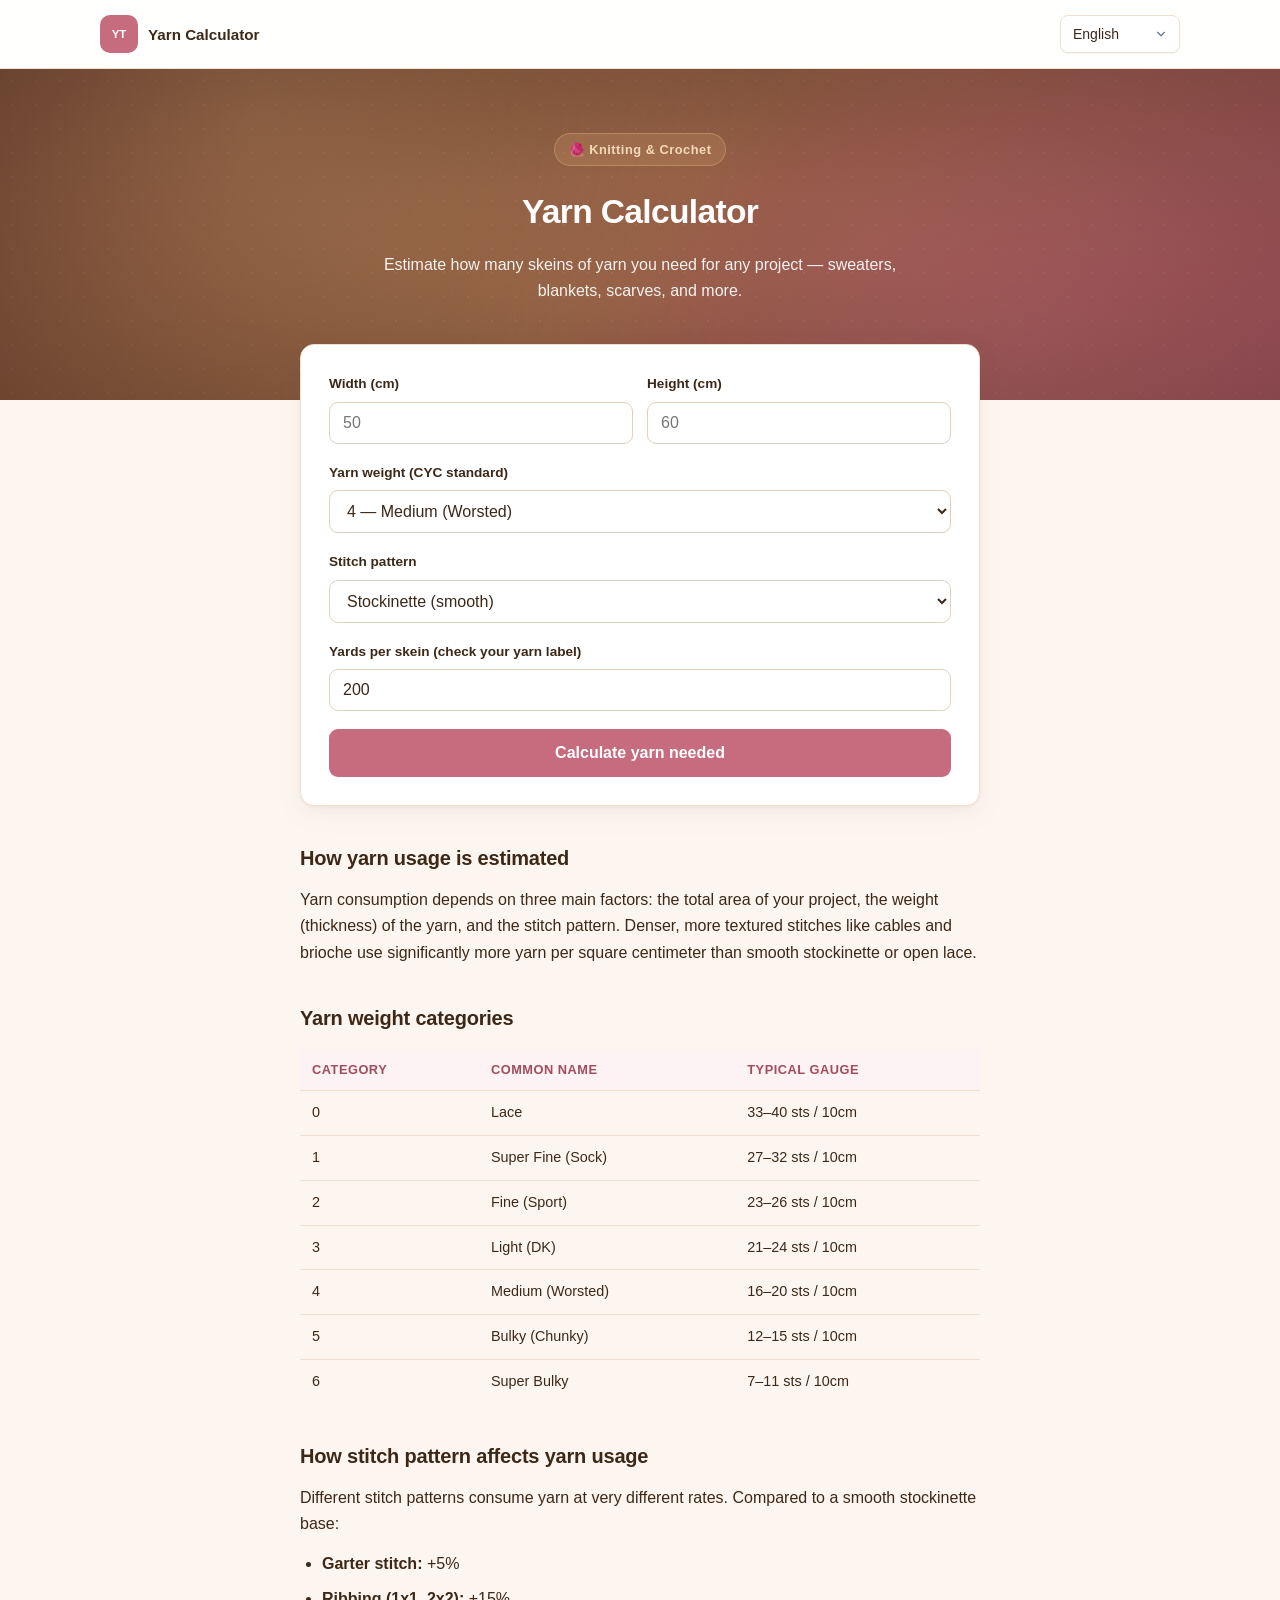
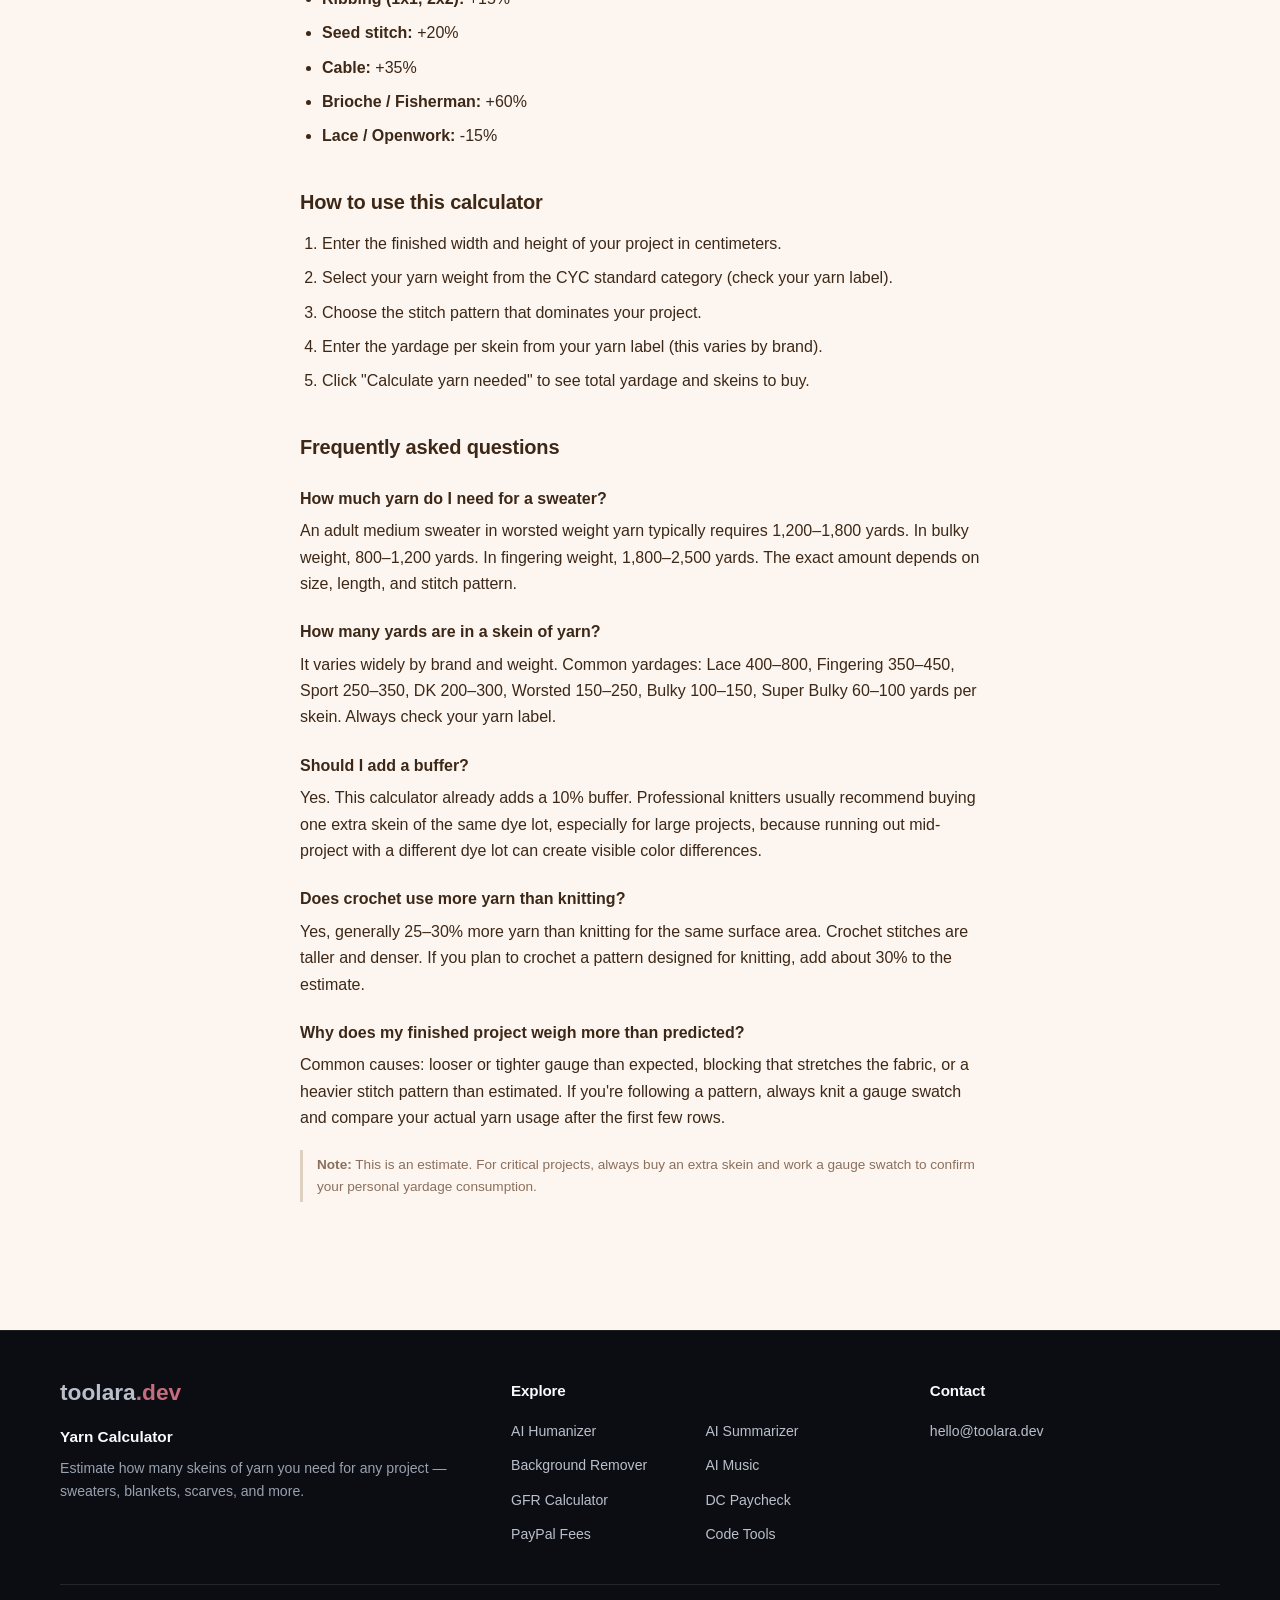
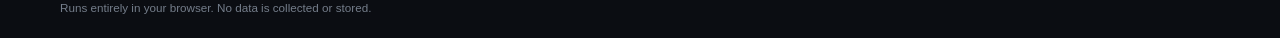
==== index.html @ 15fb98d1 "Use brand email in site contact links" ====
<!DOCTYPE html>
<html lang="en">
<head>
<meta charset="UTF-8">
<meta name="viewport" content="width=device-width, initial-scale=1.0">
<title>Yarn Calculator — Estimate How Much Yarn You Need for Any Project</title>
<meta name="description" content="Free yarn calculator. Estimate how many skeins of yarn you need for sweaters, blankets, scarves and more. Works with any yarn weight and stitch pattern.">
<meta name="keywords" content="yarn calculator, yarn yardage calculator, how much yarn do i need, yarn estimator, knitting yarn calculator, crochet yarn calculator">
<meta name="robots" content="index, follow, max-snippet:-1, max-image-preview:large">
<meta name="theme-color" content="#8b5a3c">

<link rel="canonical" href="https://yarn.toolara.dev/">
<link rel="alternate" hreflang="en" href="https://yarn.toolara.dev/">
<link rel="alternate" hreflang="zh-Hans" href="https://yarn.toolara.dev/zh/">
<link rel="alternate" hreflang="zh-Hant" href="https://yarn.toolara.dev/zh-tw/">
<link rel="alternate" hreflang="ja" href="https://yarn.toolara.dev/ja/">
<link rel="alternate" hreflang="ko" href="https://yarn.toolara.dev/ko/">
<link rel="alternate" hreflang="de" href="https://yarn.toolara.dev/de/">
<link rel="alternate" hreflang="ru" href="https://yarn.toolara.dev/ru/">
<link rel="alternate" hreflang="es" href="https://yarn.toolara.dev/es/">
<link rel="alternate" hreflang="x-default" href="https://yarn.toolara.dev/">

<meta property="og:type" content="website">
<meta property="og:title" content="Yarn Calculator — Estimate How Much Yarn You Need">
<meta property="og:description" content="Free yarn calculator for knitters and crocheters. Estimate skeins needed for any project.">
<meta property="og:url" content="https://yarn.toolara.dev/">
<meta property="og:image" content="https://yarn.toolara.dev/og-image.png">
<meta property="og:image:width" content="1200">
<meta property="og:image:height" content="630">
<meta property="og:image:alt" content="Yarn Calculator — Estimate How Much Yarn You Need">
<meta property="og:locale" content="en_US">
<meta name="twitter:card" content="summary_large_image">

<script type="application/ld+json">
{
  "@context": "https://schema.org",
  "@type": "WebApplication",
  "name": "Yarn Tree Calculator",
  "url": "https://yarn.toolara.dev/",
  "applicationCategory": "UtilityApplication",
  "operatingSystem": "Any",
  "description": "Free yarn calculator that estimates the yardage and skeins needed for knitting and crochet projects.",
  "offers": { "@type": "Offer", "price": "0", "priceCurrency": "USD" }
}
</script>

<link rel="stylesheet" href="/css/style.css">
</head>
<body>
<header class="site-header"><div class="site-header-inner"><a class="site-brand" href="/" aria-label="yarn-tree-calculator"><span class="site-brand-mark" aria-hidden="true">YT</span><span class="site-brand-name" data-i18n="title"></span></a><nav class="site-nav" aria-label="Site navigation"><select id="langSelect" onchange="setLang(this.value)" aria-label="Language">
      <option value="en">English</option>
      <option value="zh">简体中文</option>
      <option value="zh-TW">繁體中文</option>
      <option value="ja">日本語</option>
      <option value="ko">한국어</option>
      <option value="de">Deutsch</option>
      <option value="ru">Русский</option>
      <option value="es">Español</option>
    </select></nav></div></header>


<header class="hero">

  <div class="hero-inner">
    <div class="hero-badge" data-i18n="heroBadge">🧶 Knitting &amp; Crochet</div>
    <h1 data-i18n="title">Yarn Calculator</h1>
    <p data-i18n="subtitle">Estimate how many skeins of yarn you need for any project — sweaters, blankets, scarves, and more.</p>
  </div>
</header>

<main class="wrap">
  <section class="card">
    <h2 class="visually-hidden" data-i18n="calcHeading">Calculator</h2>

    <div class="row">
      <div>
        <label for="width" data-i18n="widthLabel">Width (cm)</label>
        <input type="number" id="width" min="1" step="1" placeholder="50" inputmode="decimal">
      </div>
      <div>
        <label for="height" data-i18n="heightLabel">Height (cm)</label>
        <input type="number" id="height" min="1" step="1" placeholder="60" inputmode="decimal">
      </div>
    </div>

    <label for="weight" data-i18n="weightLabel">Yarn weight (CYC standard)</label>
    <select id="weight">
      <option value="lace" data-i18n="weightLace">0 — Lace</option>
      <option value="superfine" data-i18n="weightSuperfine">1 — Super Fine (Sock)</option>
      <option value="fine" data-i18n="weightFine">2 — Fine (Sport)</option>
      <option value="light" data-i18n="weightLight">3 — Light (DK)</option>
      <option value="medium" selected data-i18n="weightMedium">4 — Medium (Worsted)</option>
      <option value="bulky" data-i18n="weightBulky">5 — Bulky (Chunky)</option>
      <option value="superbulky" data-i18n="weightSuperbulky">6 — Super Bulky</option>
    </select>

    <label for="stitch" data-i18n="stitchLabel">Stitch pattern</label>
    <select id="stitch">
      <option value="stockinette" selected data-i18n="stitchStockinette">Stockinette (smooth)</option>
      <option value="garter" data-i18n="stitchGarter">Garter stitch</option>
      <option value="ribbing" data-i18n="stitchRibbing">Ribbing (1x1, 2x2)</option>
      <option value="seed" data-i18n="stitchSeed">Seed stitch</option>
      <option value="cable" data-i18n="stitchCable">Cable</option>
      <option value="brioche" data-i18n="stitchBrioche">Brioche / Fisherman</option>
      <option value="lace" data-i18n="stitchLace">Lace / Openwork</option>
    </select>

    <label for="skeinYardage" data-i18n="skeinLabel">Yards per skein (check your yarn label)</label>
    <input type="number" id="skeinYardage" min="10" step="10" placeholder="200" value="200" inputmode="decimal">

    <button class="calc" type="button" onclick="calculate()" data-i18n="calcBtn">Calculate yarn needed</button>

    <div id="result" role="region" aria-live="polite">
      <div class="result-label" data-i18n="resultLabel">You'll need approximately</div>
      <div class="yardage"><span id="totalYards">—</span></div>
      <div class="freq-note" id="skeinNote"></div>

      <div class="breakdown">
        <div class="bd-row"><span data-i18n="bdArea">Project area</span><strong id="bdArea">—</strong></div>
        <div data-i18n="bdWeight">Yarn weight</div>
        <div data-i18n="bdStitch">Stitch pattern</div>
        <div data-i18n="bdBuffer">Buffer (10% added)</div>
        <div data-i18n="bdSkeins">Skeins to buy</div>
      </div>
      <div class="result-disclaimer" data-i18n="resultDisclaimer">Estimate only. Actual yarn usage varies by gauge, tension, and individual knitting style. Always buy one extra skein for safety.</div>
    </div>
  </section>

  <section>
    <h2 data-i18n="whatIsTitle">How yarn usage is estimated</h2>
    <p data-i18n="whatIsText">Yarn consumption depends on three main factors: the total area of your project, the weight (thickness) of the yarn, and the stitch pattern. Denser, more textured stitches like cables and brioche use significantly more yarn per square centimeter than smooth stockinette or open lace.</p>
  </section>

  <section>
    <h2 data-i18n="weightsTitle">Yarn weight categories</h2>
    <table>
      <thead>
        <tr><th data-i18n="thCat">Category</th><th data-i18n="thName">Common name</th><th data-i18n="thGauge">Typical gauge</th></tr>
      </thead>
      <tbody>
        <tr><td>0</td><td data-i18n="weightLaceName">Lace</td><td>33–40 <span data-i18n="gaugeUnit">sts / 10cm</span></td></tr>
        <tr><td>1</td><td data-i18n="weightSuperfineName">Super Fine / Sock</td><td>27–32 <span data-i18n="gaugeUnit">sts / 10cm</span></td></tr>
        <tr><td>2</td><td data-i18n="weightFineName">Fine / Sport</td><td>23–26 <span data-i18n="gaugeUnit">sts / 10cm</span></td></tr>
        <tr><td>3</td><td data-i18n="weightLightName">Light / DK</td><td>21–24 <span data-i18n="gaugeUnit">sts / 10cm</span></td></tr>
        <tr><td>4</td><td data-i18n="weightMediumName">Medium / Worsted</td><td>16–20 <span data-i18n="gaugeUnit">sts / 10cm</span></td></tr>
        <tr><td>5</td><td data-i18n="weightBulkyName">Bulky / Chunky</td><td>12–15 <span data-i18n="gaugeUnit">sts / 10cm</span></td></tr>
        <tr><td>6</td><td data-i18n="weightSuperbulkyName">Super Bulky</td><td>7–11 <span data-i18n="gaugeUnit">sts / 10cm</span></td></tr>
      </tbody>
    </table>
  </section>

  <section>
    <h2 data-i18n="patternsTitle">How stitch pattern affects yarn usage</h2>
    <p data-i18n="patternsText">Different stitch patterns consume yarn at very different rates. Compared to a smooth stockinette base:</p>
    <ul>
      <li data-i18n="patGarter"><strong>Garter stitch:</strong> +5%</li>
      <li data-i18n="patRibbing"><strong>Ribbing (1x1, 2x2):</strong> +15%</li>
      <li data-i18n="patSeed"><strong>Seed stitch:</strong> +20%</li>
      <li data-i18n="patCable"><strong>Cable:</strong> +35%</li>
      <li data-i18n="patBrioche"><strong>Brioche / Fisherman:</strong> +60%</li>
      <li data-i18n="patLace"><strong>Lace / Openwork:</strong> -15%</li>
    </ul>
  </section>

  <section>
    <h2 data-i18n="howToTitle">How to use this calculator</h2>
    <ol>
      <li data-i18n="howTo1">Enter the finished width and height of your project in centimeters.</li>
      <li data-i18n="howTo2">Select your yarn weight from the CYC standard category (check your yarn label).</li>
      <li data-i18n="howTo3">Choose the stitch pattern that dominates your project.</li>
      <li data-i18n="howTo4">Enter the yardage per skein from your yarn label (this varies by brand).</li>
      <li data-i18n="howTo5">Click "Calculate yarn needed" to see total yardage and skeins to buy.</li>
    </ol>
  </section>

  <section>
    <h2 data-i18n="faqTitle">Frequently asked questions</h2>
    <h3 data-i18n="faq1q">How much yarn do I need for a sweater?</h3>
    <p data-i18n="faq1a">An adult medium sweater in worsted weight yarn typically requires 1,200–1,800 yards. In bulky weight, 800–1,200 yards. In fingering weight, 1,800–2,500 yards. The exact amount depends on size, length, and stitch pattern.</p>

    <h3 data-i18n="faq2q">How many yards are in a skein of yarn?</h3>
    <p data-i18n="faq2a">It varies widely by brand and weight. Common yardages: Lace 400–800, Fingering 350–450, Sport 250–350, DK 200–300, Worsted 150–250, Bulky 100–150, Super Bulky 60–100 yards per skein. Always check your yarn label.</p>

    <h3 data-i18n="faq3q">Should I add a buffer?</h3>
    <p data-i18n="faq3a">Yes. This calculator already adds a 10% buffer. Professional knitters usually recommend buying one extra skein of the same dye lot, especially for large projects, because running out mid-project with a different dye lot can create visible color differences.</p>

    <h3 data-i18n="faq4q">Does crochet use more yarn than knitting?</h3>
    <p data-i18n="faq4a">Yes, generally 25–30% more yarn than knitting for the same surface area. Crochet stitches are taller and denser. If you plan to crochet a pattern designed for knitting, add about 30% to the estimate.</p>

    <h3 data-i18n="faq5q">Why does my finished project weigh more than predicted?</h3>
    <p data-i18n="faq5a">Common causes: looser or tighter gauge than expected, blocking that stretches the fabric, or a heavier stitch pattern than estimated. If you're following a pattern, always knit a gauge swatch and compare your actual yarn usage after the first few rows.</p>

    <div class="disclaimer" data-i18n="disclaimer"><strong>Note:</strong> This is an estimate. For critical projects, always buy an extra skein and work a gauge swatch to confirm your personal yardage consumption.</div>
  </section>
</main>

<footer class="footer site-footer">
<div class="site-footer-inner">
<div class="site-footer-grid">
<section class="site-footer-column">
<a class="site-footer-wordmark" href="https://toolara.dev/" aria-label="toolara.dev">toolara<span class="tld">.dev</span></a>
<p class="site-footer-site-name" data-i18n="title">Yarn Calculator</p>
<p class="site-footer-description" data-i18n="subtitle">Estimate how many skeins of yarn you need for any project — sweaters, blankets, scarves, and more.</p>
</section>
<section class="site-footer-column"><h2 class="site-footer-heading">Explore</h2><nav class="site-footer-links" aria-label="Explore sites"><a href="https://humanize.toolara.dev/">AI Humanizer</a>
<a href="https://summarize.toolara.dev/">AI Summarizer</a>
<a href="https://background.toolara.dev/">Background Remover</a>
<a href="https://music.toolara.dev/">AI Music</a>
<a href="https://gfr.toolara.dev/">GFR Calculator</a>
<a href="https://dc-pay.toolara.dev/">DC Paycheck</a>
<a href="https://paypal.toolara.dev/">PayPal Fees</a>
<a href="https://devtools.toolara.dev/">Code Tools</a></nav></section>
<section class="site-footer-column"><h2 class="site-footer-heading">Contact</h2><p class="site-footer-contact"><a href="mailto:hello@toolara.dev">hello@toolara.dev</a></p></section>
</div>
<div class="site-footer-bottom"><p class="site-footer-privacy" data-i18n="footer">Runs entirely in your browser. No data is collected or stored.</p></div>
</div>
</footer>

<script src="/js/i18n.js"></script>
<script src="/js/calculator.js"></script>
</body>
</html>
---- css/style.css ----
:root {
  --bg: #fdf6f0; --card: #ffffff; --text: #3d2817; --muted: #8b6f5c;
  --accent: #c76b7e; --accent-dark: #a14d5e; --yarn: #8b5a3c; --gold: #d4a574;
  --border: #f0e0d0; --radius: 14px;
  --shadow: 0 1px 3px rgba(61,40,23,0.05), 0 8px 24px rgba(139,90,60,0.08);
}
* { box-sizing: border-box; }
html { scroll-behavior: smooth; }
body { margin: 0; font-family: -apple-system, BlinkMacSystemFont, "Segoe UI", "PingFang SC", "Hiragino Sans GB", "Microsoft YaHei", "Noto Sans CJK SC", Roboto, sans-serif; background: var(--bg); color: var(--text); line-height: 1.65; -webkit-font-smoothing: antialiased; }
.visually-hidden { position: absolute; width: 1px; height: 1px; padding: 0; margin: -1px; overflow: hidden; clip: rect(0,0,0,0); white-space: nowrap; border: 0; }

/* ---------- Hero ---------- */
.hero {
  position: relative;
  overflow: hidden;
  color: #fff;
  padding: 64px 20px 96px;
  background:
    radial-gradient(circle at 20% 15%, rgba(212,165,116,0.35) 0%, transparent 50%),
    radial-gradient(circle at 80% 85%, rgba(199,107,126,0.32) 0%, transparent 55%),
    linear-gradient(135deg, #6b3d2e 0%, #8b5a3c 50%, #a14d5e 100%);
}
.hero::before {
  content: "";
  position: absolute; inset: 0;
  background-image:
    radial-gradient(rgba(255,255,255,0.08) 1.5px, transparent 1.5px);
  background-size: 24px 24px;
  opacity: 0.7;
  pointer-events: none;
}
.hero::after {
  content: "";
  position: absolute; inset: 0;
  background: radial-gradient(ellipse at center, transparent 25%, rgba(61,40,23,0.30) 100%);
  pointer-events: none;
}
.hero-inner { max-width: 720px; margin: 0 auto; position: relative; z-index: 2; text-align: center; }
.hero-badge {
  display: inline-block;
  background: rgba(212,165,116,0.22);
  border: 1px solid rgba(212,165,116,0.5);
  color: #f5d9b8;
  padding: 5px 14px;
  border-radius: 999px;
  font-size: 0.8rem;
  font-weight: 600;
  letter-spacing: 0.04em;
  margin-bottom: 18px;
}
.hero h1 { font-size: 2.1rem; margin: 0 0 12px; font-weight: 800; letter-spacing: -0.02em; }
.hero p { margin: 0 auto; opacity: 0.92; font-size: 1rem; max-width: 560px; }

/* ---------- Lang switcher ---------- */
.lang-switch { position: absolute; top: 16px; right: 16px; z-index: 3; }
.lang-switch select {
  appearance: none; -webkit-appearance: none;
  background-color: rgba(255,255,255,0.15);
  background-image: url("data:image/svg+xml;charset=UTF-8,%3csvg xmlns='http://www.w3.org/2000/svg' viewBox='0 0 24 24' fill='none' stroke='white' stroke-width='2' stroke-linecap='round' stroke-linejoin='round'%3e%3cpolyline points='6 9 12 15 18 9'%3e%3c/polyline%3e%3c/svg%3e");
  background-repeat: no-repeat; background-position: right 10px center; background-size: 14px;
  border: 1px solid rgba(255,255,255,0.3);
  color: #fff; padding: 7px 32px 7px 12px; border-radius: 8px;
  font-size: 0.85rem; font-family: inherit; cursor: pointer;
}
.lang-switch select:hover { background-color: rgba(255,255,255,0.28); }
.lang-switch select option { color: #3d2817; background: #fff; }

/* ---------- Layout ---------- */
.wrap { max-width: 720px; margin: -56px auto 0; padding: 0 20px 64px; position: relative; z-index: 2; }
.card { background: var(--card); border: 1px solid var(--border); border-radius: var(--radius); padding: 28px; margin-bottom: 22px; box-shadow: var(--shadow); }

label { display: block; font-weight: 600; font-size: 0.85rem; margin-bottom: 6px; }
input, select { width: 100%; padding: 11px 13px; border: 1px solid #e0d0c0; border-radius: 9px; font-size: 1rem; margin-bottom: 18px; background: #fff; color: var(--text); transition: border-color 0.15s, box-shadow 0.15s; font-family: inherit; }
input:focus, select:focus { outline: none; border-color: var(--accent); box-shadow: 0 0 0 3px rgba(199,107,126,0.15); }
.row { display: flex; gap: 14px; }
.row > div { flex: 1; }
button.calc { width: 100%; padding: 15px; background: var(--accent); color: #fff; border: none; border-radius: 9px; font-size: 1rem; font-weight: 600; cursor: pointer; transition: background 0.15s, transform 0.1s; font-family: inherit; }
button.calc:hover { background: var(--accent-dark); }
button.calc:active { transform: scale(0.99); }

/* ---------- Result ---------- */
#result { margin-top: 24px; padding: 24px; border-radius: 14px; background: linear-gradient(135deg, #fdf2f4 0%, #fdf6f0 100%); border: 2px solid var(--accent); display: none; animation: fadeIn 0.35s ease; }
#result.show { display: block; }
@keyframes fadeIn { from { opacity: 0; transform: translateY(8px); } to { opacity: 1; transform: none; } }
.result-label { font-size: 0.78rem; text-transform: uppercase; letter-spacing: 0.07em; font-weight: 700; color: #a14d5e; margin-bottom: 4px; }
.yardage { font-size: 2.8rem; font-weight: 800; color: #6b3d2e; line-height: 1; letter-spacing: -0.02em; }
.yardage::after { content: " yards"; font-size: 1rem; font-weight: 500; color: var(--muted); margin-left: 6px; }
.freq-note { font-size: 0.9rem; color: #a14d5e; margin-top: 8px; font-weight: 600; }
.breakdown { margin-top: 20px; padding-top: 16px; border-top: 1px solid rgba(199,107,126,0.20); }
.bd-row { display: flex; justify-content: space-between; padding: 6px 0; font-size: 0.9rem; color: #6b3d2e; }
.bd-row strong { color: #3d2817; font-weight: 600; }
.result-disclaimer { margin-top: 16px; padding-top: 12px; border-top: 1px solid rgba(199,107,126,0.15); font-size: 0.78rem; color: var(--muted); }

/* ---------- Content ---------- */
h2 { font-size: 1.25rem; margin: 36px 0 12px; letter-spacing: -0.01em; }
h3 { font-size: 1rem; margin: 22px 0 6px; }
p { margin: 0 0 14px; }
ul, ol { margin: 0 0 16px; padding-left: 22px; }
li { margin-bottom: 8px; line-height: 1.65; }
table { width: 100%; border-collapse: collapse; font-size: 0.9rem; margin: 14px 0; }
th, td { text-align: left; padding: 10px 12px; border-bottom: 1px solid #f0e0d0; }
th { background: #fdf2f4; font-weight: 600; font-size: 0.8rem; text-transform: uppercase; letter-spacing: 0.04em; color: #a14d5e; }
tr:last-child td { border-bottom: none; }
.disclaimer { font-size: 0.85rem; color: var(--muted); border-left: 3px solid #e0d0c0; padding: 4px 0 4px 14px; margin-top: 18px; }
.footer { text-align: center; font-size: 0.8rem; color: var(--muted); padding: 24px 20px 48px; }

@media (max-width: 560px) {
  .hero { padding: 48px 16px 80px; }
  .hero h1 { font-size: 1.5rem; }
  .lang-switch { position: static; display: flex; justify-content: center; margin-bottom: 16px; }
  .wrap { padding: 0 14px 48px; }
  .card { padding: 20px; }
  .row { flex-direction: column; gap: 0; }
  .yardage { font-size: 2.2rem; }
}
/* Toolara site navigation */
.site-header { position: relative; z-index: 10; background: rgba(255,255,255,0.96); border-bottom: 1px solid var(--border, #e2e8f0); }
.site-header-inner { max-width: 1120px; min-height: 68px; margin: 0 auto; padding: 10px 20px; display: flex; align-items: center; justify-content: space-between; gap: 20px; }
.site-brand { min-width: 0; display: flex; align-items: center; gap: 10px; color: var(--text, #0f1c2e); text-decoration: none; font-weight: 700; }
.site-brand-mark { width: 38px; height: 38px; flex: 0 0 38px; display: grid; place-items: center; border-radius: 10px; background: var(--accent, #2563eb); color: #fff; font-size: 0.72rem; font-weight: 800; }
.site-brand-name { font-size: 0.95rem; line-height: 1.25; }
.site-nav { display: flex; align-items: center; gap: 10px; }
.site-nav-link { padding: 8px 12px; border: 1px solid var(--border, #e2e8f0); border-radius: 8px; background: #fff; color: var(--accent-dark, var(--accent, #1d4ed8)); text-decoration: none; white-space: nowrap; font-size: 0.875rem; font-weight: 650; transition: background 0.15s, border-color 0.15s; }
.site-nav-link:hover { background: var(--bg, #f8fafc); border-color: var(--accent, #2563eb); }
.site-nav select { appearance: none; -webkit-appearance: none; width: auto; min-width: 120px; height: 38px; margin: 0; padding: 8px 34px 8px 12px; border: 1px solid var(--border, #e2e8f0); border-radius: 8px; background-color: #fff; background-image: url("data:image/svg+xml;charset=UTF-8,%3csvg xmlns='http://www.w3.org/2000/svg' viewBox='0 0 24 24' fill='none' stroke='%2364748b' stroke-width='2' stroke-linecap='round' stroke-linejoin='round'%3e%3cpolyline points='6 9 12 15 18 9'%3e%3c/polyline%3e%3c/svg%3e"); background-repeat: no-repeat; background-position: right 11px center; background-size: 14px; color: var(--text, #0f1c2e); font-family: inherit; font-size: 0.875rem; line-height: 1.2; cursor: pointer; box-shadow: 0 1px 2px rgba(15, 28, 46, 0.06); transition: border-color 0.15s, box-shadow 0.15s; }
.site-nav select:hover { border-color: var(--accent, #2563eb); }
.site-nav select:focus-visible { outline: 2px solid var(--accent, #2563eb); outline-offset: 2px; }
.site-nav select option { color: #0f1c2e; background: #fff; }
@media (max-width: 560px) {
  .site-header-inner { min-height: 0; padding: 10px 14px; flex-wrap: wrap; gap: 10px; }
  .site-brand { flex: 1 1 100%; }
  .site-nav { width: 100%; justify-content: space-between; gap: 8px; }
  .site-nav select { min-width: 118px; }
}

.site-footer { margin-top: 64px !important; padding: 48px 24px 22px !important; background: #0b0d12 !important; border-top: 1px solid rgba(255,255,255,0.08) !important; color: #a6adbb !important; text-align: left !important; font-size: 0.88rem !important; line-height: 1.6; }
.site-footer-inner { max-width: 1160px; margin: 0 auto; }
.site-footer-grid { display: grid; grid-template-columns: minmax(0,1.25fr) minmax(280px,1.15fr) minmax(220px,0.9fr); gap: 48px; }
.site-footer-column { min-width: 0; }
.site-footer-wordmark { display: inline-flex; align-items: baseline; color: #f8fafc !important; font-size: 1.42rem; font-weight: 850; line-height: 1.15; text-decoration: none; }
.site-footer-wordmark .tld { color: var(--accent, #3b82f6); }
.site-footer-site-name { margin: 18px 0 0 !important; color: #f8fafc; font-size: 0.96rem; font-weight: 700; }
.site-footer-heading { margin: 0 0 16px !important; color: #f8fafc; font-size: 0.95rem; font-weight: 650; }
.site-footer-description { max-width: 420px; margin: 8px 0 0 !important; color: #98a1af; }
.site-footer-links { display: grid; grid-template-columns: repeat(2,minmax(0,1fr)); gap: 12px 18px; }
.site-footer-contact { margin: 0 !important; color: #b9c0cb; overflow-wrap: anywhere; }
.site-footer a { color: #b9c0cb !important; text-decoration: none; }
.site-footer a:hover { color: #fff !important; text-decoration: underline; }
.site-footer-bottom { margin-top: 38px; padding-top: 14px; border-top: 1px solid rgba(255,255,255,0.1); color: #747d8a; font-size: 0.73rem; line-height: 1.5; }
.site-footer-bottom p { margin: 0; }
@media (max-width: 960px) { .site-footer-grid { grid-template-columns: repeat(2,minmax(0,1fr)); gap: 34px; } .site-footer-column:first-child { grid-column: 1 / -1; } }
@media (max-width: 760px) { .site-footer { padding: 36px 20px 20px !important; } .site-footer-grid { grid-template-columns: 1fr; gap: 28px; } .site-footer-column:first-child { grid-column: auto; } .site-footer-links { gap: 10px 14px; } .site-footer-bottom { margin-top: 28px; } }
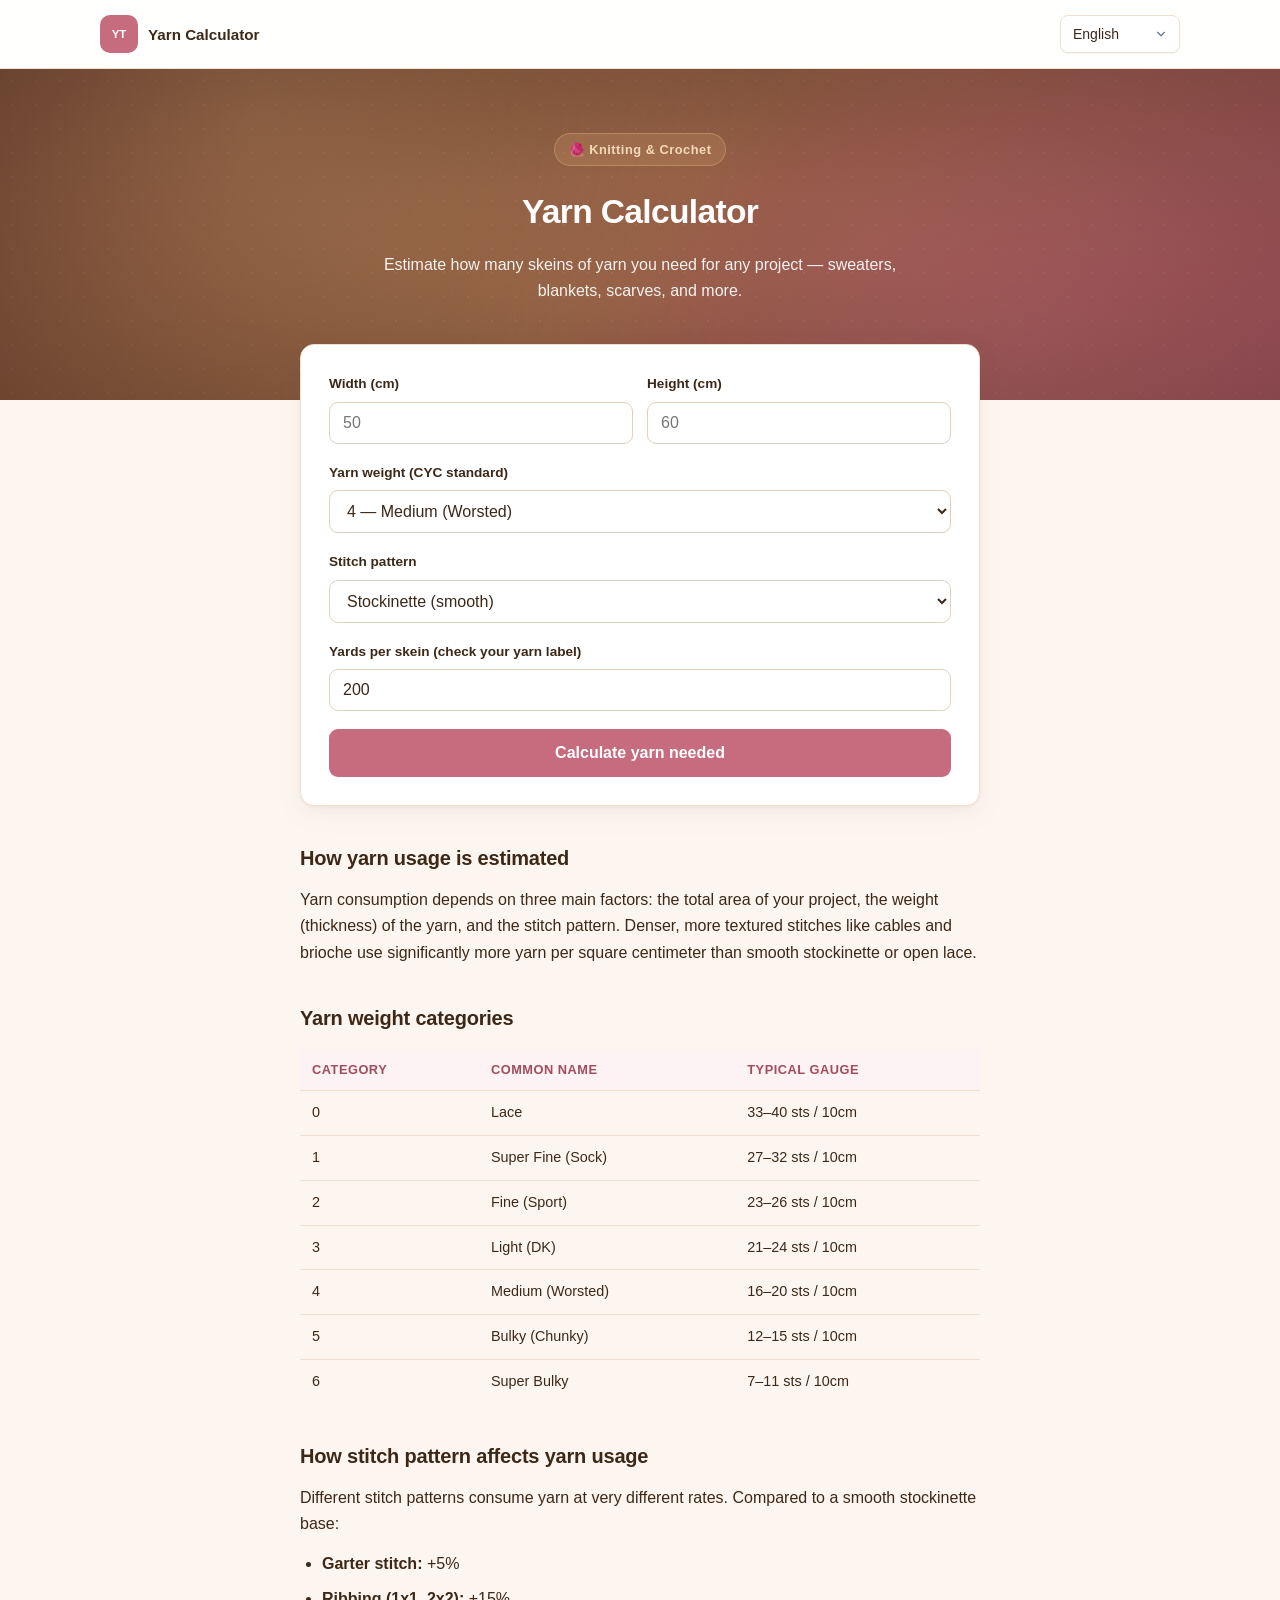
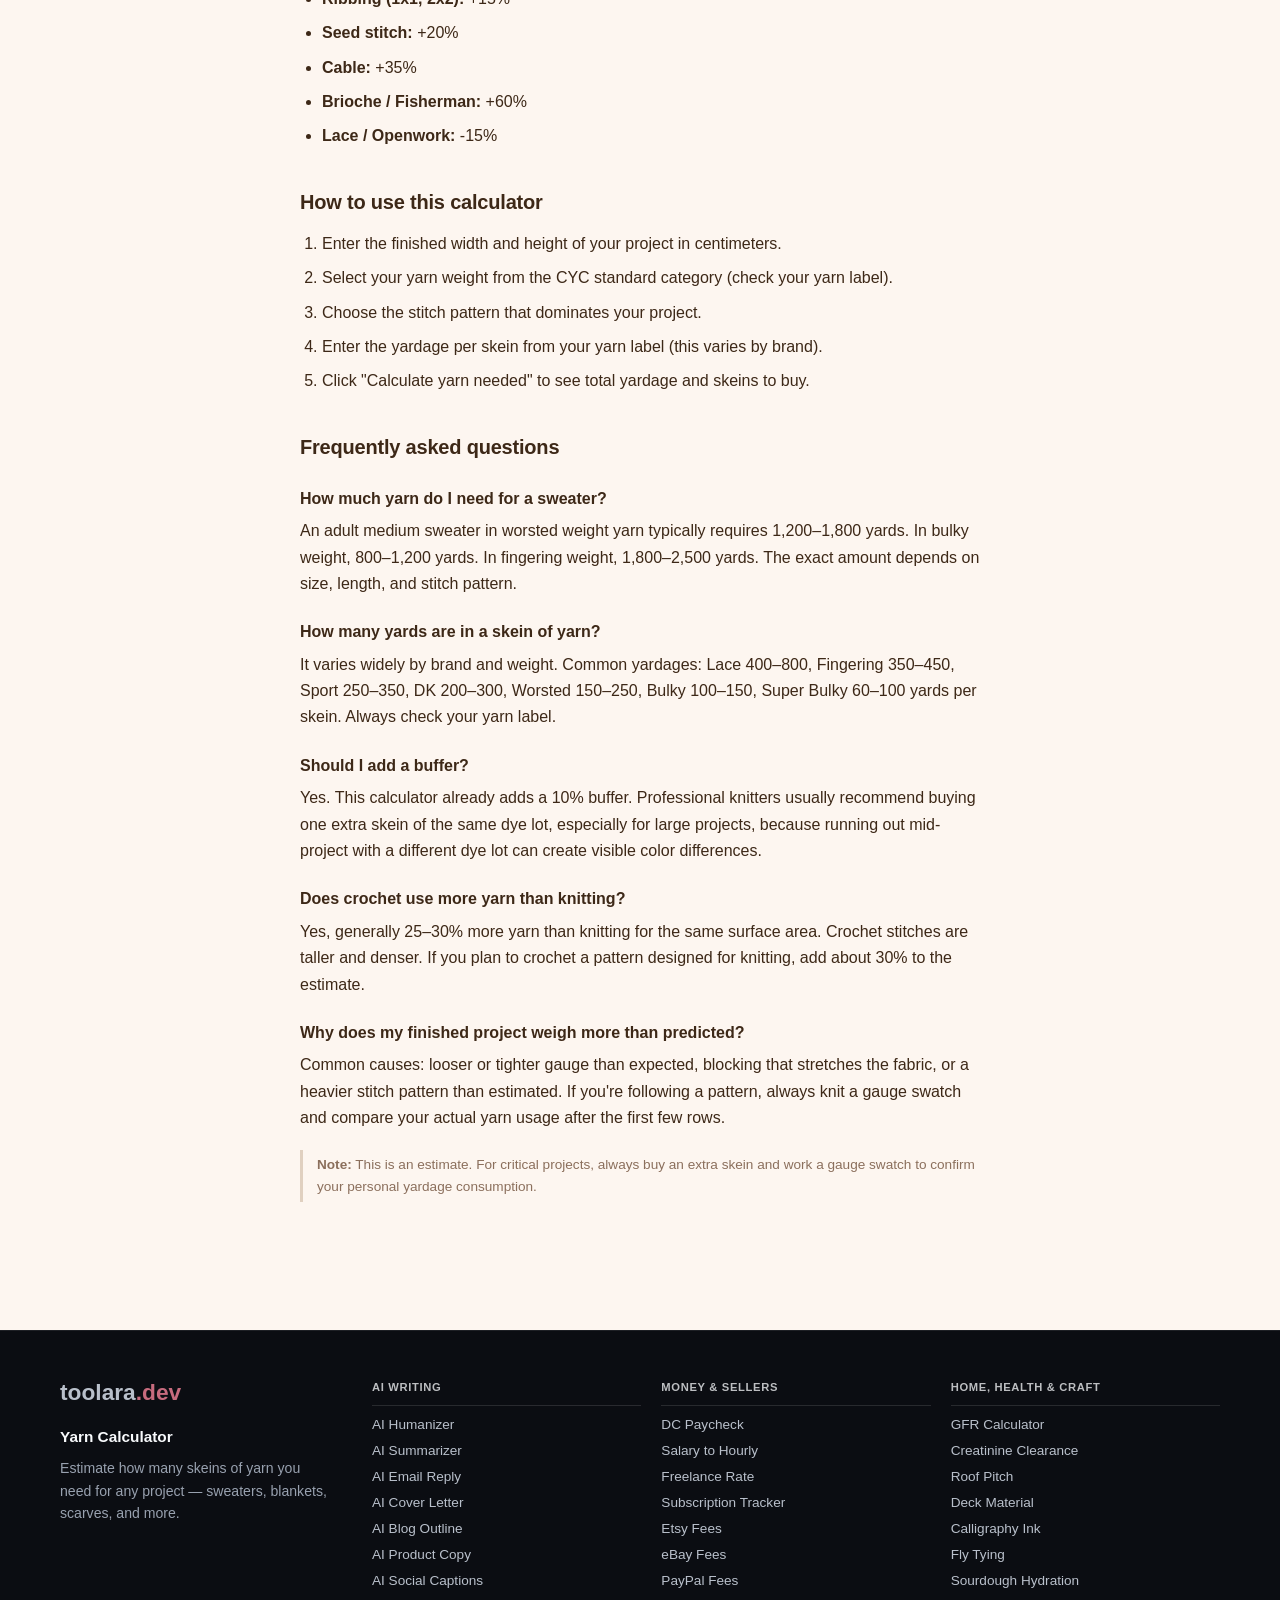
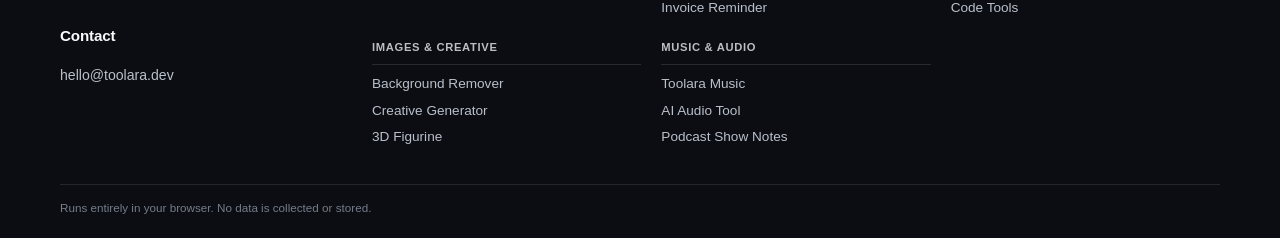
==== commit 10a17063: "Regroup footer navigation across sibling tools" ====
--- a/index.html
+++ b/index.html
@@ -45,6 +45,18 @@
 </script>
 
 <link rel="stylesheet" href="/css/style.css">
+<style id="footer-groups-css">
+.site-footer-grid{grid-template-columns:minmax(0,0.85fr) minmax(0,2.65fr)!important;gap:40px!important}
+.site-footer-column:nth-child(2){grid-row:1/span 2!important}
+.site-footer-column:nth-child(3){grid-column:1!important;grid-row:2!important}
+.site-footer-explore{display:grid;grid-template-columns:repeat(3,minmax(0,1fr));gap:22px 20px;align-content:start}
+.site-footer-group{min-width:0}
+.site-footer-group-title{margin:0 0 9px;padding-bottom:8px;border-bottom:1px solid rgba(255,255,255,0.16);color:#f8fafc;font-size:0.7rem;font-weight:700;letter-spacing:0.06em;text-transform:uppercase;opacity:.75}
+.site-footer-group .site-footer-links{display:grid!important;grid-template-columns:minmax(0,1fr)!important;gap:7px;font-size:0.85rem;line-height:1.4}
+@media(max-width:960px){.site-footer-grid{grid-template-columns:1fr!important;gap:30px!important}
+.site-footer-column:nth-child(2){grid-row:auto!important}.site-footer-column:nth-child(3){grid-column:auto!important;grid-row:auto!important}
+.site-footer-explore{grid-template-columns:repeat(2,minmax(0,1fr))}}
+</style>
 </head>
 <body>
 <header class="site-header"><div class="site-header-inner"><a class="site-brand" href="/" aria-label="yarn-tree-calculator"><span class="site-brand-mark" aria-hidden="true">YT</span><span class="site-brand-name" data-i18n="title"></span></a><nav class="site-nav" aria-label="Site navigation"><select id="langSelect" onchange="setLang(this.value)" aria-label="Language">
@@ -202,14 +214,7 @@
 <p class="site-footer-site-name" data-i18n="title">Yarn Calculator</p>
 <p class="site-footer-description" data-i18n="subtitle">Estimate how many skeins of yarn you need for any project — sweaters, blankets, scarves, and more.</p>
 </section>
-<section class="site-footer-column"><h2 class="site-footer-heading">Explore</h2><nav class="site-footer-links" aria-label="Explore sites"><a href="https://humanize.toolara.dev/">AI Humanizer</a>
-<a href="https://summarize.toolara.dev/">AI Summarizer</a>
-<a href="https://background.toolara.dev/">Background Remover</a>
-<a href="https://music.toolara.dev/">AI Music</a>
-<a href="https://gfr.toolara.dev/">GFR Calculator</a>
-<a href="https://dc-pay.toolara.dev/">DC Paycheck</a>
-<a href="https://paypal.toolara.dev/">PayPal Fees</a>
-<a href="https://devtools.toolara.dev/">Code Tools</a></nav></section>
+<section class="site-footer-column"><div class="site-footer-explore"><div class="site-footer-group"><h2 class="site-footer-group-title">AI writing</h2><nav class="site-footer-links" aria-label="AI writing sites"><a href="https://humanize.toolara.dev/">AI Humanizer</a><a href="https://summarize.toolara.dev/">AI Summarizer</a><a href="https://emailreply.toolara.dev/">AI Email Reply</a><a href="https://coverletter.toolara.dev/">AI Cover Letter</a><a href="https://blogoutline.toolara.dev/">AI Blog Outline</a><a href="https://productcopy.toolara.dev/">AI Product Copy</a><a href="https://captions.toolara.dev/">AI Social Captions</a></nav></div><div class="site-footer-group"><h2 class="site-footer-group-title">Money &amp; sellers</h2><nav class="site-footer-links" aria-label="Money &amp; sellers sites"><a href="https://dc-pay.toolara.dev/">DC Paycheck</a><a href="https://salary.toolara.dev/">Salary to Hourly</a><a href="https://freelance.toolara.dev/">Freelance Rate</a><a href="https://subscriptions.toolara.dev/">Subscription Tracker</a><a href="https://etsy.toolara.dev/">Etsy Fees</a><a href="https://ebay.toolara.dev/">eBay Fees</a><a href="https://paypal.toolara.dev/">PayPal Fees</a><a href="https://invoices.toolara.dev/">Invoice Reminder</a></nav></div><div class="site-footer-group"><h2 class="site-footer-group-title">Home, health &amp; craft</h2><nav class="site-footer-links" aria-label="Home, health &amp; craft sites"><a href="https://gfr.toolara.dev/">GFR Calculator</a><a href="https://crcl.toolara.dev/">Creatinine Clearance</a><a href="https://roof.toolara.dev/">Roof Pitch</a><a href="https://deck.toolara.dev/">Deck Material</a><a href="https://calligraphy.toolara.dev/">Calligraphy Ink</a><a href="https://flytying.toolara.dev/">Fly Tying</a><a href="https://sourdough.toolara.dev/">Sourdough Hydration</a><a href="https://devtools.toolara.dev/">Code Tools</a></nav></div><div class="site-footer-group"><h2 class="site-footer-group-title">Images &amp; creative</h2><nav class="site-footer-links" aria-label="Images &amp; creative sites"><a href="https://background.toolara.dev/">Background Remover</a><a href="https://creative.toolara.dev/">Creative Generator</a><a href="https://figurine.toolara.dev/">3D Figurine</a></nav></div><div class="site-footer-group"><h2 class="site-footer-group-title">Music &amp; audio</h2><nav class="site-footer-links" aria-label="Music &amp; audio sites"><a href="https://music.toolara.dev/">Toolara Music</a><a href="https://audio.toolara.dev/">AI Audio Tool</a><a href="https://podcast.toolara.dev/">Podcast Show Notes</a></nav></div></div></section>
 <section class="site-footer-column"><h2 class="site-footer-heading">Contact</h2><p class="site-footer-contact"><a href="mailto:hello@toolara.dev">hello@toolara.dev</a></p></section>
 </div>
 <div class="site-footer-bottom"><p class="site-footer-privacy" data-i18n="footer">Runs entirely in your browser. No data is collected or stored.</p></div>
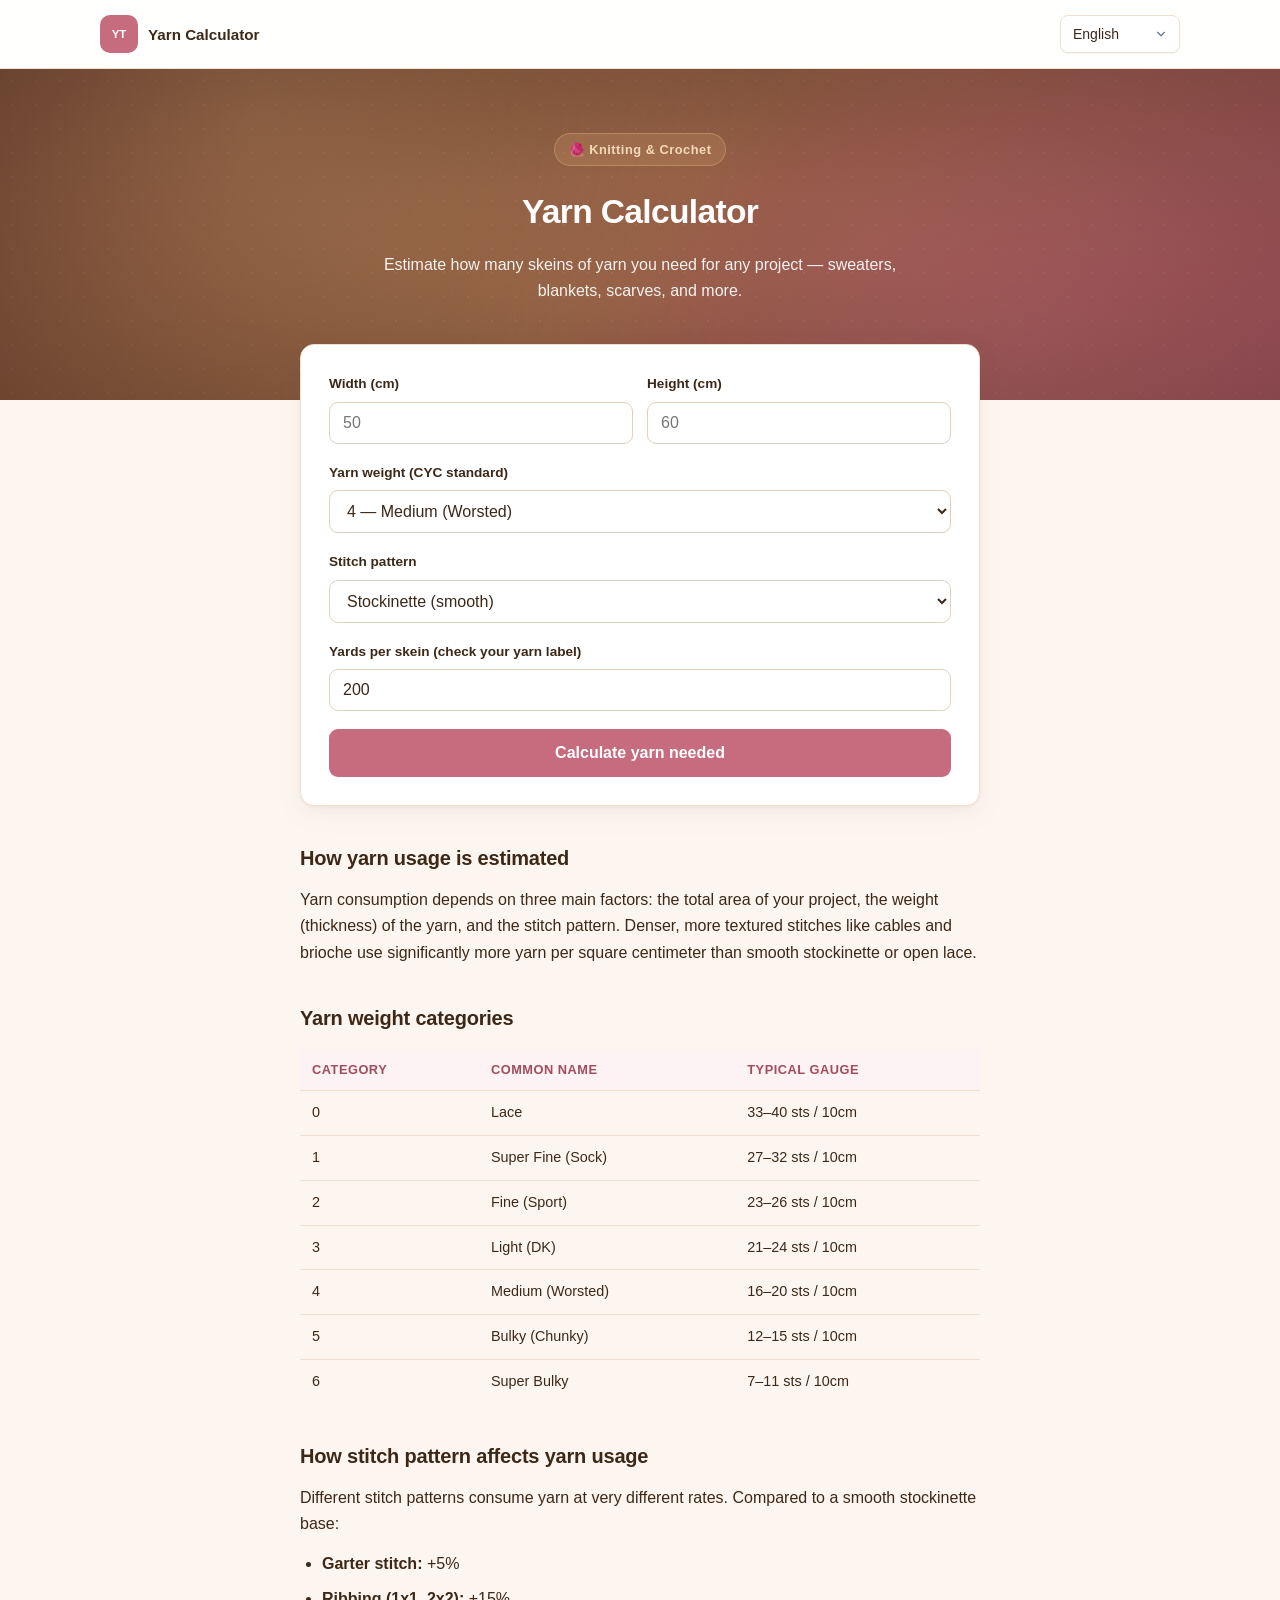
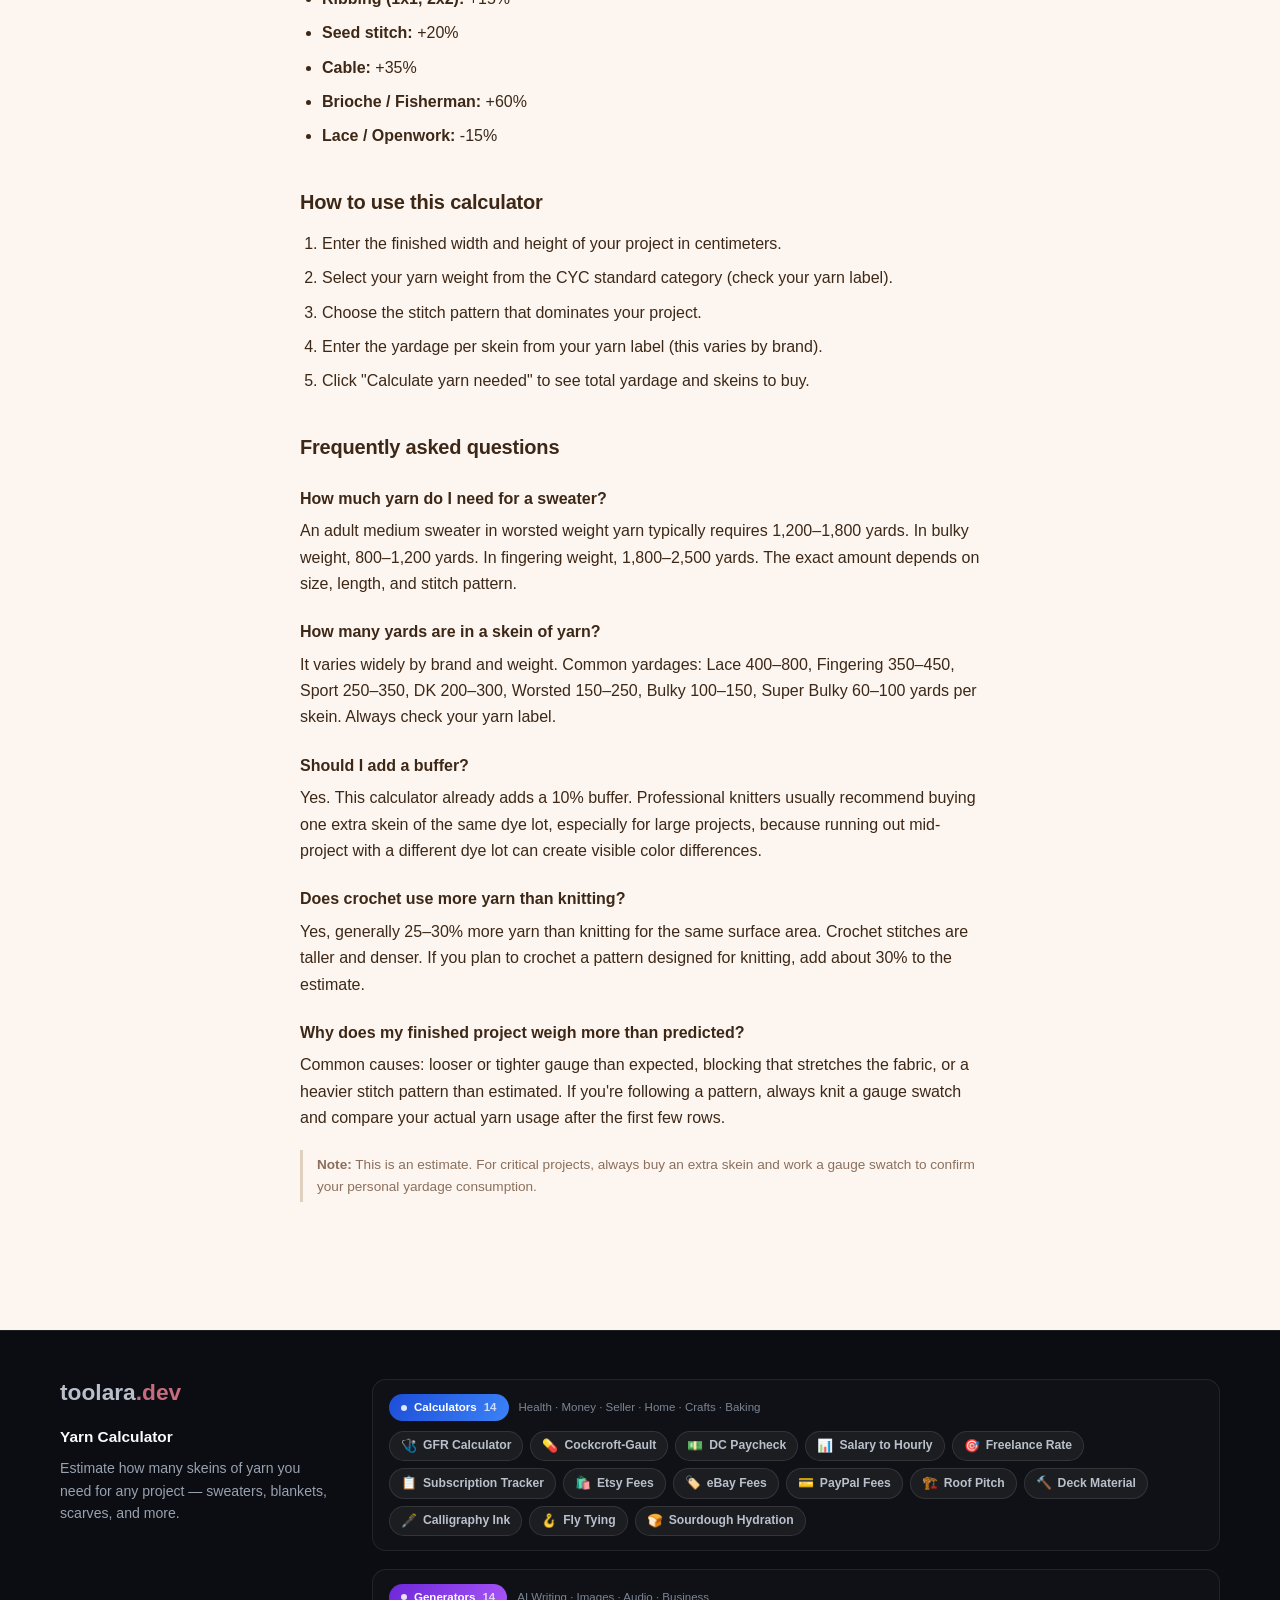
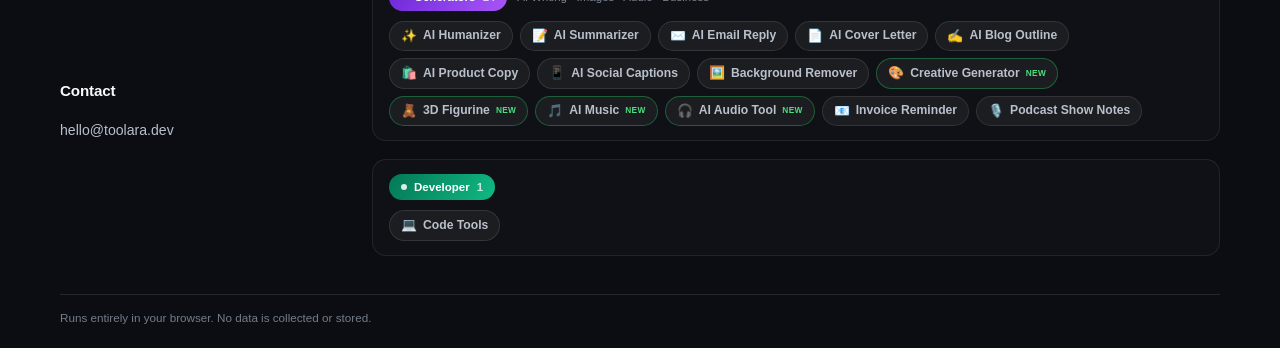
==== commit 4370ce52: "Update footer tool links to pill cloud style" ====
--- a/index.html
+++ b/index.html
@@ -57,7 +57,25 @@
 .site-footer-column:nth-child(2){grid-row:auto!important}.site-footer-column:nth-child(3){grid-column:auto!important;grid-row:auto!important}
 .site-footer-explore{grid-template-columns:repeat(2,minmax(0,1fr))}}
 </style>
-</head>
+<style id="fc-cloud-css">
+.fc-clouds{display:grid;gap:18px}
+.fc-cat{border:1px solid rgba(255,255,255,0.08);border-radius:14px;padding:14px 16px;background:rgba(255,255,255,0.02)}
+.fc-head{display:flex;align-items:center;gap:10px;margin-bottom:10px;flex-wrap:wrap}
+.fc-chip{display:inline-flex;align-items:center;gap:7px;font-size:0.72rem;font-weight:700;color:#fff;padding:4px 12px;border-radius:999px}
+.fc-chip::before{content:"";width:6px;height:6px;border-radius:50%;background:rgba(255,255,255,0.85)}
+.fc-chip.calc{background:linear-gradient(120deg,#1d4ed8,#3b82f6)}
+.fc-chip.gen{background:linear-gradient(120deg,#6d28d9,#a855f7)}
+.fc-chip.dev{background:linear-gradient(120deg,#047857,#10b981)}
+.fc-chip .n{opacity:0.75;font-weight:600}
+.fc-desc{font-size:0.72rem;color:#7c8593}
+.fc-cloud{display:flex;flex-wrap:wrap;gap:7px}
+.fc-cloud a{display:inline-flex;align-items:center;gap:6px;font-size:0.76rem;font-weight:600;color:#c3cad4;background:rgba(255,255,255,0.05);border:1px solid rgba(255,255,255,0.1);border-radius:999px;padding:4px 11px;transition:all 0.15s}
+.fc-cloud a:hover{color:#fff;background:rgba(59,130,246,0.18);border-color:rgba(59,130,246,0.45);text-decoration:none}
+.fc-cloud a .em{font-size:0.8rem}
+.fc-cloud a.fc-new{border-color:rgba(34,197,94,0.4)}
+.fc-cloud a.fc-new::after{content:"NEW";font-size:0.52rem;font-weight:800;letter-spacing:0.04em;color:#4ade80}
+@media(max-width:760px){.fc-cat{padding:12px 12px}}
+</style></head>
 <body>
 <header class="site-header"><div class="site-header-inner"><a class="site-brand" href="/" aria-label="yarn-tree-calculator"><span class="site-brand-mark" aria-hidden="true">YT</span><span class="site-brand-name" data-i18n="title"></span></a><nav class="site-nav" aria-label="Site navigation"><select id="langSelect" onchange="setLang(this.value)" aria-label="Language">
       <option value="en">English</option>
@@ -214,7 +232,7 @@
 <p class="site-footer-site-name" data-i18n="title">Yarn Calculator</p>
 <p class="site-footer-description" data-i18n="subtitle">Estimate how many skeins of yarn you need for any project — sweaters, blankets, scarves, and more.</p>
 </section>
-<section class="site-footer-column"><div class="site-footer-explore"><div class="site-footer-group"><h2 class="site-footer-group-title">AI writing</h2><nav class="site-footer-links" aria-label="AI writing sites"><a href="https://humanize.toolara.dev/">AI Humanizer</a><a href="https://summarize.toolara.dev/">AI Summarizer</a><a href="https://emailreply.toolara.dev/">AI Email Reply</a><a href="https://coverletter.toolara.dev/">AI Cover Letter</a><a href="https://blogoutline.toolara.dev/">AI Blog Outline</a><a href="https://productcopy.toolara.dev/">AI Product Copy</a><a href="https://captions.toolara.dev/">AI Social Captions</a></nav></div><div class="site-footer-group"><h2 class="site-footer-group-title">Money &amp; sellers</h2><nav class="site-footer-links" aria-label="Money &amp; sellers sites"><a href="https://dc-pay.toolara.dev/">DC Paycheck</a><a href="https://salary.toolara.dev/">Salary to Hourly</a><a href="https://freelance.toolara.dev/">Freelance Rate</a><a href="https://subscriptions.toolara.dev/">Subscription Tracker</a><a href="https://etsy.toolara.dev/">Etsy Fees</a><a href="https://ebay.toolara.dev/">eBay Fees</a><a href="https://paypal.toolara.dev/">PayPal Fees</a><a href="https://invoices.toolara.dev/">Invoice Reminder</a></nav></div><div class="site-footer-group"><h2 class="site-footer-group-title">Home, health &amp; craft</h2><nav class="site-footer-links" aria-label="Home, health &amp; craft sites"><a href="https://gfr.toolara.dev/">GFR Calculator</a><a href="https://crcl.toolara.dev/">Creatinine Clearance</a><a href="https://roof.toolara.dev/">Roof Pitch</a><a href="https://deck.toolara.dev/">Deck Material</a><a href="https://calligraphy.toolara.dev/">Calligraphy Ink</a><a href="https://flytying.toolara.dev/">Fly Tying</a><a href="https://sourdough.toolara.dev/">Sourdough Hydration</a><a href="https://devtools.toolara.dev/">Code Tools</a></nav></div><div class="site-footer-group"><h2 class="site-footer-group-title">Images &amp; creative</h2><nav class="site-footer-links" aria-label="Images &amp; creative sites"><a href="https://background.toolara.dev/">Background Remover</a><a href="https://creative.toolara.dev/">Creative Generator</a><a href="https://figurine.toolara.dev/">3D Figurine</a></nav></div><div class="site-footer-group"><h2 class="site-footer-group-title">Music &amp; audio</h2><nav class="site-footer-links" aria-label="Music &amp; audio sites"><a href="https://music.toolara.dev/">Toolara Music</a><a href="https://audio.toolara.dev/">AI Audio Tool</a><a href="https://podcast.toolara.dev/">Podcast Show Notes</a></nav></div></div></section>
+<section class="site-footer-column"><div class="fc-clouds"><div class="fc-cat"><div class="fc-head"><span class="fc-chip calc">Calculators <span class="n">14</span></span><span class="fc-desc">Health · Money · Seller · Home · Crafts · Baking</span></div><div class="fc-cloud"><a href="https://gfr.toolara.dev/"><span class="em">🩺</span>GFR Calculator</a><a href="https://crcl.toolara.dev/"><span class="em">💊</span>Cockcroft-Gault</a><a href="https://dc-pay.toolara.dev/"><span class="em">💵</span>DC Paycheck</a><a href="https://salary.toolara.dev/"><span class="em">📊</span>Salary to Hourly</a><a href="https://freelance.toolara.dev/"><span class="em">🎯</span>Freelance Rate</a><a href="https://subscriptions.toolara.dev/"><span class="em">📋</span>Subscription Tracker</a><a href="https://etsy.toolara.dev/"><span class="em">🛍️</span>Etsy Fees</a><a href="https://ebay.toolara.dev/"><span class="em">🏷️</span>eBay Fees</a><a href="https://paypal.toolara.dev/"><span class="em">💳</span>PayPal Fees</a><a href="https://roof.toolara.dev/"><span class="em">🏗️</span>Roof Pitch</a><a href="https://deck.toolara.dev/"><span class="em">🔨</span>Deck Material</a><a href="https://calligraphy.toolara.dev/"><span class="em">🖋️</span>Calligraphy Ink</a><a href="https://flytying.toolara.dev/"><span class="em">🪝</span>Fly Tying</a><a href="https://sourdough.toolara.dev/"><span class="em">🍞</span>Sourdough Hydration</a></div></div><div class="fc-cat"><div class="fc-head"><span class="fc-chip gen">Generators <span class="n">14</span></span><span class="fc-desc">AI Writing · Images · Audio · Business</span></div><div class="fc-cloud"><a href="https://humanize.toolara.dev/"><span class="em">✨</span>AI Humanizer</a><a href="https://summarize.toolara.dev/"><span class="em">📝</span>AI Summarizer</a><a href="https://emailreply.toolara.dev/"><span class="em">✉️</span>AI Email Reply</a><a href="https://coverletter.toolara.dev/"><span class="em">📄</span>AI Cover Letter</a><a href="https://blogoutline.toolara.dev/"><span class="em">✍️</span>AI Blog Outline</a><a href="https://productcopy.toolara.dev/"><span class="em">🛍️</span>AI Product Copy</a><a href="https://captions.toolara.dev/"><span class="em">📱</span>AI Social Captions</a><a href="https://background.toolara.dev/"><span class="em">🖼️</span>Background Remover</a><a href="https://creative.toolara.dev/" class="fc-new"><span class="em">🎨</span>Creative Generator</a><a href="https://figurine.toolara.dev/" class="fc-new"><span class="em">🧸</span>3D Figurine</a><a href="https://music.toolara.dev/" class="fc-new"><span class="em">🎵</span>AI Music</a><a href="https://audio.toolara.dev/" class="fc-new"><span class="em">🎧</span>AI Audio Tool</a><a href="https://invoices.toolara.dev/"><span class="em">📧</span>Invoice Reminder</a><a href="https://podcast.toolara.dev/"><span class="em">🎙️</span>Podcast Show Notes</a></div></div><div class="fc-cat"><div class="fc-head"><span class="fc-chip dev">Developer <span class="n">1</span></span></div><div class="fc-cloud"><a href="https://devtools.toolara.dev/"><span class="em">💻</span>Code Tools</a></div></div></div></section>
 <section class="site-footer-column"><h2 class="site-footer-heading">Contact</h2><p class="site-footer-contact"><a href="mailto:hello@toolara.dev">hello@toolara.dev</a></p></section>
 </div>
 <div class="site-footer-bottom"><p class="site-footer-privacy" data-i18n="footer">Runs entirely in your browser. No data is collected or stored.</p></div>
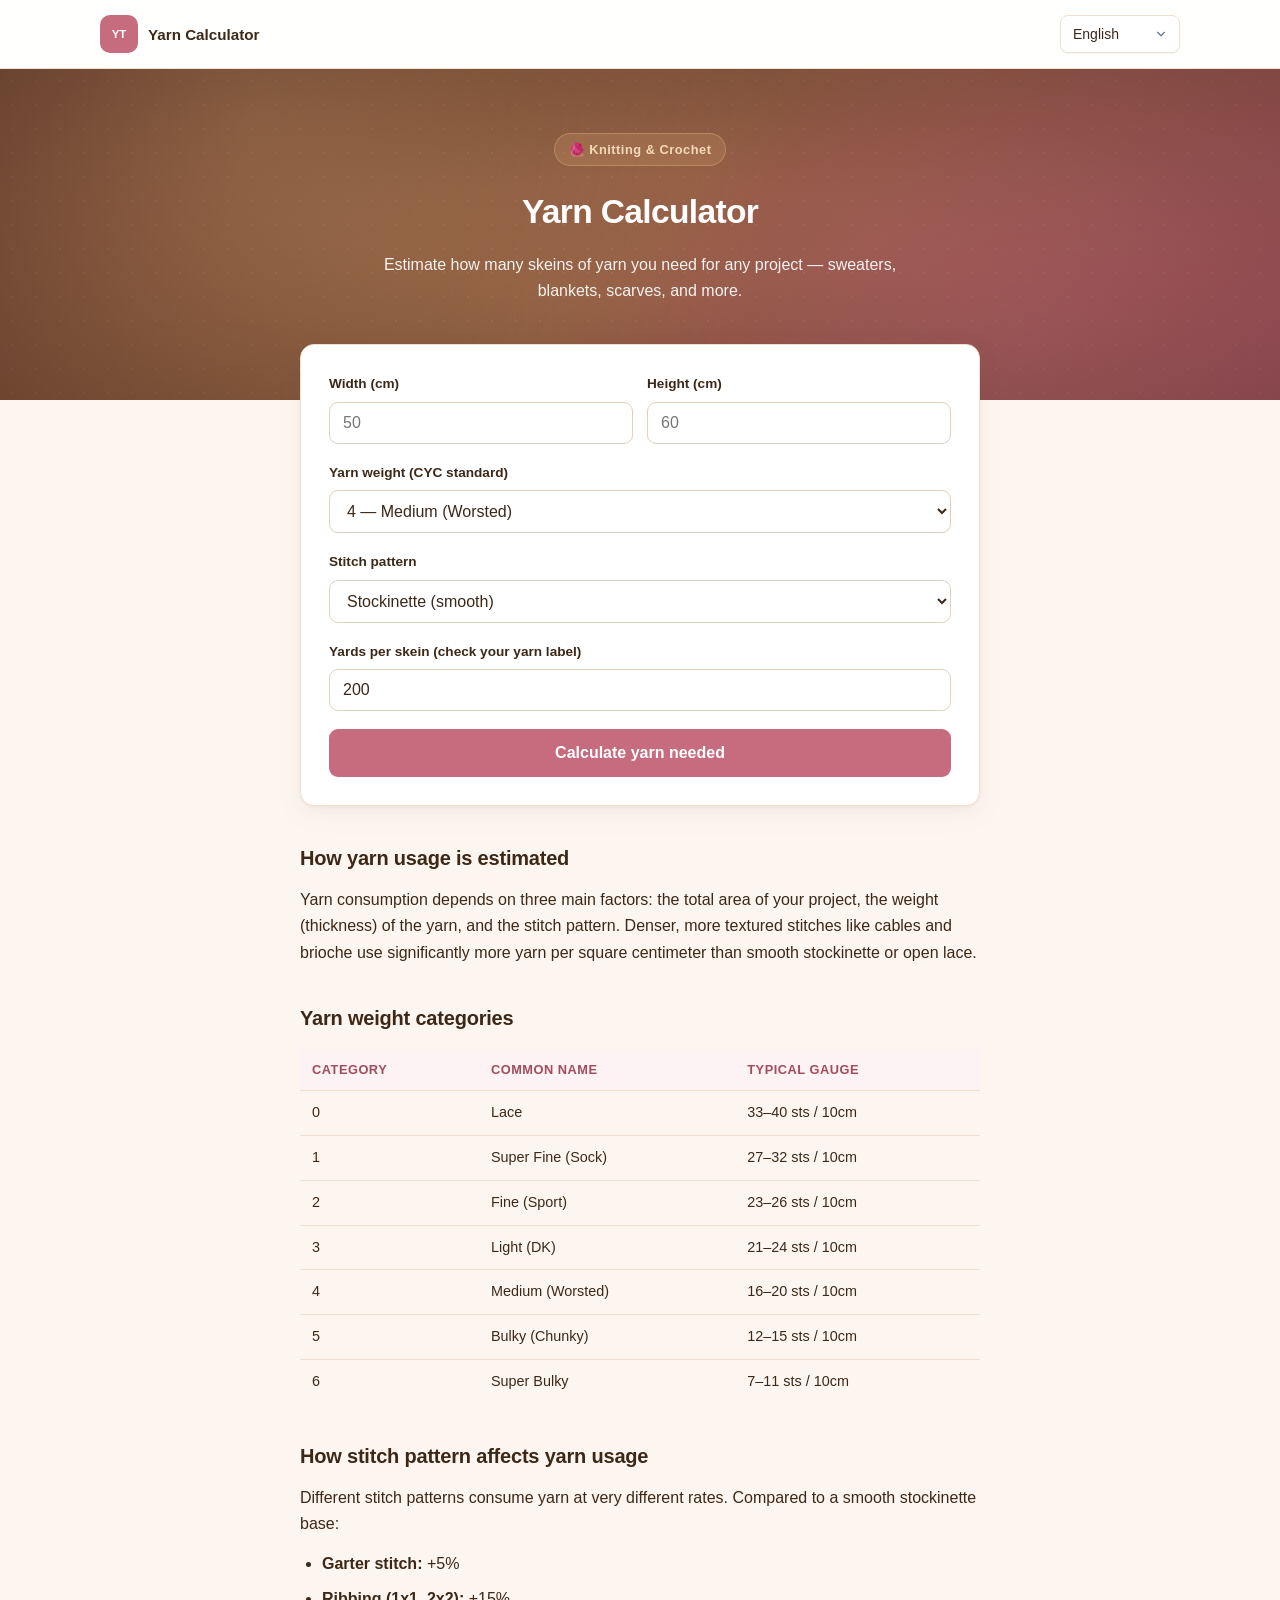
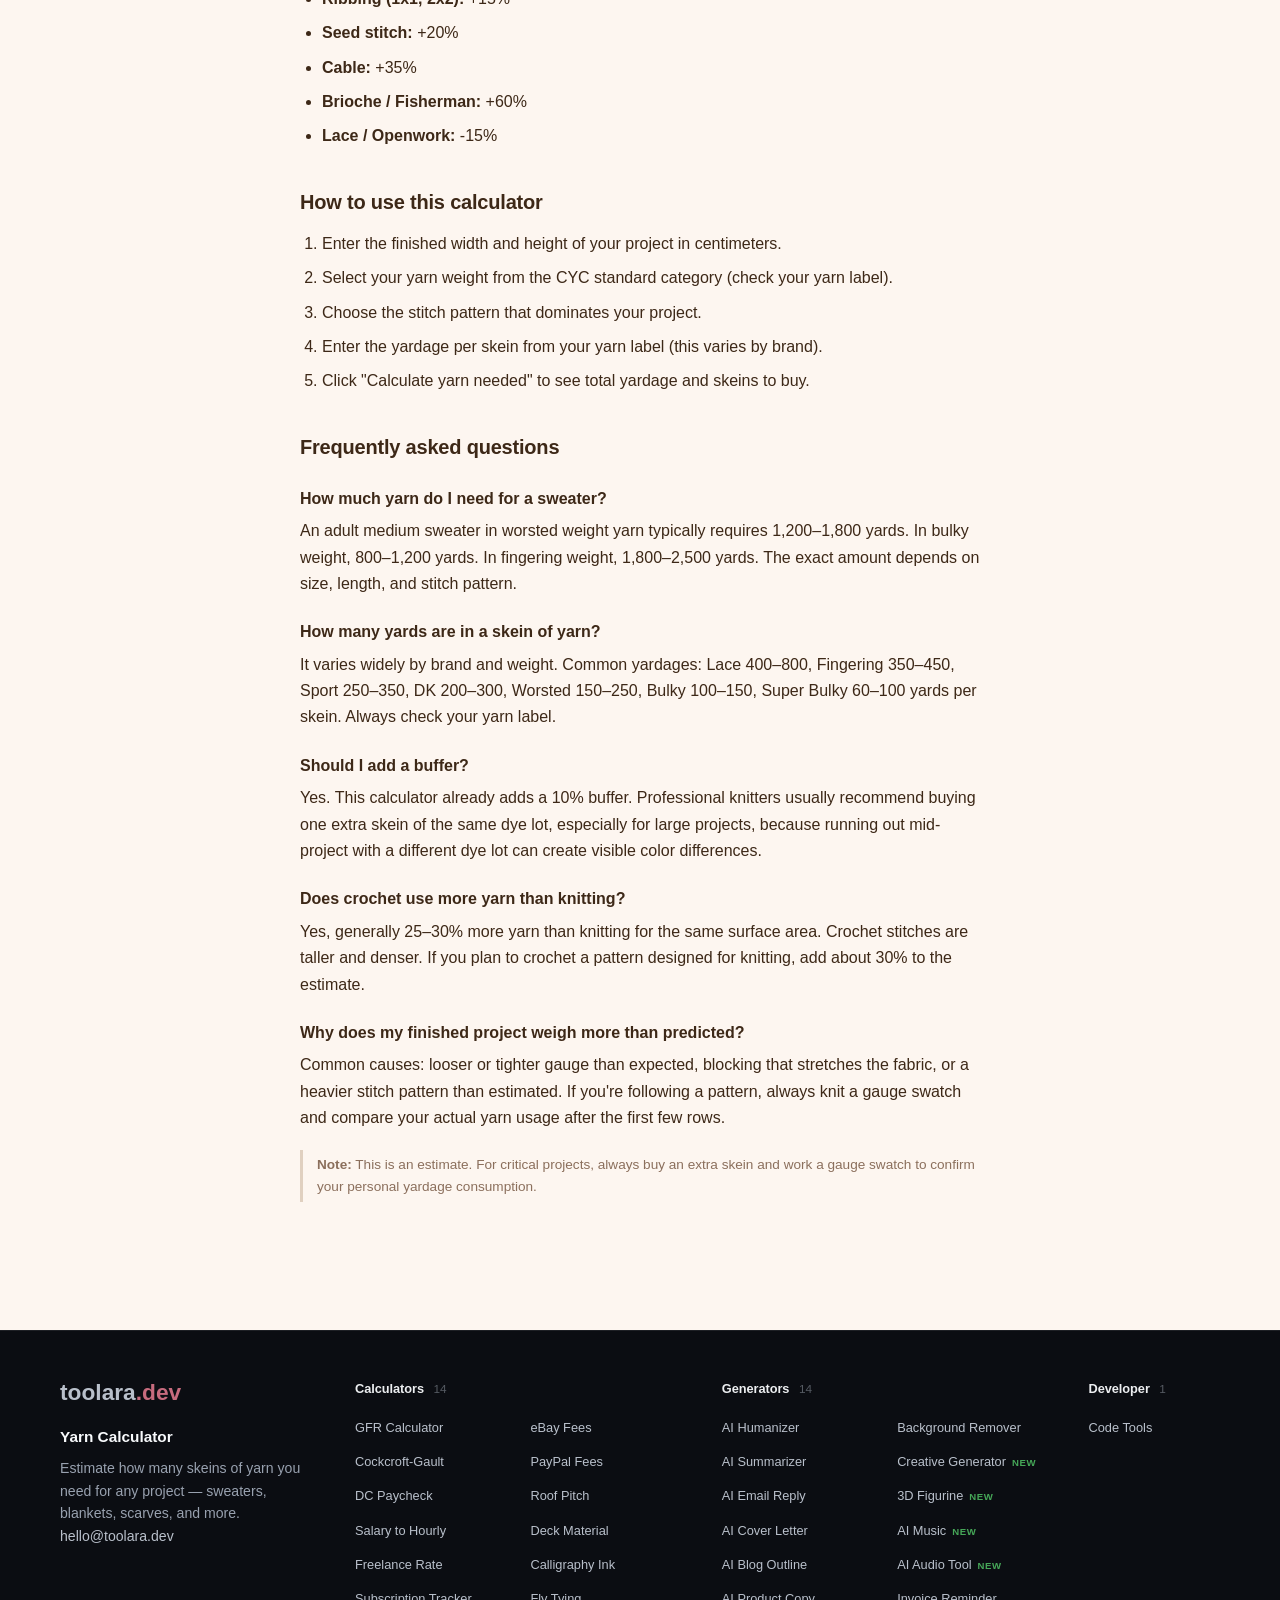
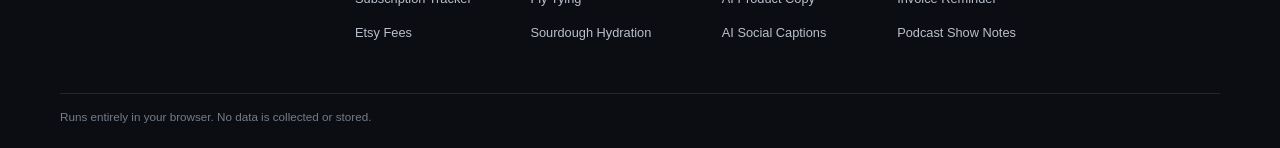
==== commit b7864a8f: "Restyle footer tool links as plain text columns" ====
--- a/index.html
+++ b/index.html
@@ -58,23 +58,21 @@
 .site-footer-explore{grid-template-columns:repeat(2,minmax(0,1fr))}}
 </style>
 <style id="fc-cloud-css">
-.fc-clouds{display:grid;gap:18px}
-.fc-cat{border:1px solid rgba(255,255,255,0.08);border-radius:14px;padding:14px 16px;background:rgba(255,255,255,0.02)}
-.fc-head{display:flex;align-items:center;gap:10px;margin-bottom:10px;flex-wrap:wrap}
-.fc-chip{display:inline-flex;align-items:center;gap:7px;font-size:0.72rem;font-weight:700;color:#fff;padding:4px 12px;border-radius:999px}
-.fc-chip::before{content:"";width:6px;height:6px;border-radius:50%;background:rgba(255,255,255,0.85)}
-.fc-chip.calc{background:linear-gradient(120deg,#1d4ed8,#3b82f6)}
-.fc-chip.gen{background:linear-gradient(120deg,#6d28d9,#a855f7)}
-.fc-chip.dev{background:linear-gradient(120deg,#047857,#10b981)}
-.fc-chip .n{opacity:0.75;font-weight:600}
-.fc-desc{font-size:0.72rem;color:#7c8593}
-.fc-cloud{display:flex;flex-wrap:wrap;gap:7px}
-.fc-cloud a{display:inline-flex;align-items:center;gap:6px;font-size:0.76rem;font-weight:600;color:#c3cad4;background:rgba(255,255,255,0.05);border:1px solid rgba(255,255,255,0.1);border-radius:999px;padding:4px 11px;transition:all 0.15s}
-.fc-cloud a:hover{color:#fff;background:rgba(59,130,246,0.18);border-color:rgba(59,130,246,0.45);text-decoration:none}
-.fc-cloud a .em{font-size:0.8rem}
-.fc-cloud a.fc-new{border-color:rgba(34,197,94,0.4)}
-.fc-cloud a.fc-new::after{content:"NEW";font-size:0.52rem;font-weight:800;letter-spacing:0.04em;color:#4ade80}
-@media(max-width:760px){.fc-cat{padding:12px 12px}}
+/* Footer tool columns - Linear style (design v3-A) */
+.site-footer-grid{grid-template-columns:1.05fr 1.35fr 1.35fr 0.55fr !important;gap:44px !important}
+/* 覆盖子站旧版 nth-child 网格定位残留 */
+.site-footer .site-footer-column:nth-child(2),.site-footer .site-footer-column:nth-child(3),.site-footer .site-footer-column:nth-child(4){grid-row:auto !important;grid-column:auto !important;display:block !important}
+.site-footer .fa-h4{font-size:0.8rem;font-weight:600;color:#eceef0;margin:0 0 16px;letter-spacing:-0.005em}
+.site-footer .fa-h4 .n{color:#565b63;font-weight:500;margin-left:6px;font-size:0.74rem}
+.site-footer ul.fa-list{list-style:none;margin:0;padding:0;columns:2;column-gap:28px}
+.site-footer ul.fa-list.single{columns:1}
+.site-footer ul.fa-list li{margin-bottom:11px;break-inside:avoid}
+.site-footer ul.fa-list a{font-size:0.8rem;color:#83898f;text-decoration:none;transition:color 0.12s;white-space:nowrap}
+.site-footer ul.fa-list a:hover{color:#f0f2f4}
+.site-footer ul.fa-list a .fa-new{color:#46a758;font-size:0.6rem;font-weight:700;letter-spacing:0.06em;margin-left:6px}
+.site-footer .fa-contact{margin-top:18px}
+@media(max-width:960px){.site-footer-grid{grid-template-columns:1fr 1fr !important;gap:32px !important}}
+@media(max-width:640px){.site-footer-grid{grid-template-columns:1fr !important;gap:26px !important}}
 </style></head>
 <body>
 <header class="site-header"><div class="site-header-inner"><a class="site-brand" href="/" aria-label="yarn-tree-calculator"><span class="site-brand-mark" aria-hidden="true">YT</span><span class="site-brand-name" data-i18n="title"></span></a><nav class="site-nav" aria-label="Site navigation"><select id="langSelect" onchange="setLang(this.value)" aria-label="Language">
@@ -226,15 +224,11 @@
 
 <footer class="footer site-footer">
 <div class="site-footer-inner">
-<div class="site-footer-grid">
-<section class="site-footer-column">
+<div class="site-footer-grid"><section class="site-footer-column">
 <a class="site-footer-wordmark" href="https://toolara.dev/" aria-label="toolara.dev">toolara<span class="tld">.dev</span></a>
 <p class="site-footer-site-name" data-i18n="title">Yarn Calculator</p>
 <p class="site-footer-description" data-i18n="subtitle">Estimate how many skeins of yarn you need for any project — sweaters, blankets, scarves, and more.</p>
-</section>
-<section class="site-footer-column"><div class="fc-clouds"><div class="fc-cat"><div class="fc-head"><span class="fc-chip calc">Calculators <span class="n">14</span></span><span class="fc-desc">Health · Money · Seller · Home · Crafts · Baking</span></div><div class="fc-cloud"><a href="https://gfr.toolara.dev/"><span class="em">🩺</span>GFR Calculator</a><a href="https://crcl.toolara.dev/"><span class="em">💊</span>Cockcroft-Gault</a><a href="https://dc-pay.toolara.dev/"><span class="em">💵</span>DC Paycheck</a><a href="https://salary.toolara.dev/"><span class="em">📊</span>Salary to Hourly</a><a href="https://freelance.toolara.dev/"><span class="em">🎯</span>Freelance Rate</a><a href="https://subscriptions.toolara.dev/"><span class="em">📋</span>Subscription Tracker</a><a href="https://etsy.toolara.dev/"><span class="em">🛍️</span>Etsy Fees</a><a href="https://ebay.toolara.dev/"><span class="em">🏷️</span>eBay Fees</a><a href="https://paypal.toolara.dev/"><span class="em">💳</span>PayPal Fees</a><a href="https://roof.toolara.dev/"><span class="em">🏗️</span>Roof Pitch</a><a href="https://deck.toolara.dev/"><span class="em">🔨</span>Deck Material</a><a href="https://calligraphy.toolara.dev/"><span class="em">🖋️</span>Calligraphy Ink</a><a href="https://flytying.toolara.dev/"><span class="em">🪝</span>Fly Tying</a><a href="https://sourdough.toolara.dev/"><span class="em">🍞</span>Sourdough Hydration</a></div></div><div class="fc-cat"><div class="fc-head"><span class="fc-chip gen">Generators <span class="n">14</span></span><span class="fc-desc">AI Writing · Images · Audio · Business</span></div><div class="fc-cloud"><a href="https://humanize.toolara.dev/"><span class="em">✨</span>AI Humanizer</a><a href="https://summarize.toolara.dev/"><span class="em">📝</span>AI Summarizer</a><a href="https://emailreply.toolara.dev/"><span class="em">✉️</span>AI Email Reply</a><a href="https://coverletter.toolara.dev/"><span class="em">📄</span>AI Cover Letter</a><a href="https://blogoutline.toolara.dev/"><span class="em">✍️</span>AI Blog Outline</a><a href="https://productcopy.toolara.dev/"><span class="em">🛍️</span>AI Product Copy</a><a href="https://captions.toolara.dev/"><span class="em">📱</span>AI Social Captions</a><a href="https://background.toolara.dev/"><span class="em">🖼️</span>Background Remover</a><a href="https://creative.toolara.dev/" class="fc-new"><span class="em">🎨</span>Creative Generator</a><a href="https://figurine.toolara.dev/" class="fc-new"><span class="em">🧸</span>3D Figurine</a><a href="https://music.toolara.dev/" class="fc-new"><span class="em">🎵</span>AI Music</a><a href="https://audio.toolara.dev/" class="fc-new"><span class="em">🎧</span>AI Audio Tool</a><a href="https://invoices.toolara.dev/"><span class="em">📧</span>Invoice Reminder</a><a href="https://podcast.toolara.dev/"><span class="em">🎙️</span>Podcast Show Notes</a></div></div><div class="fc-cat"><div class="fc-head"><span class="fc-chip dev">Developer <span class="n">1</span></span></div><div class="fc-cloud"><a href="https://devtools.toolara.dev/"><span class="em">💻</span>Code Tools</a></div></div></div></section>
-<section class="site-footer-column"><h2 class="site-footer-heading">Contact</h2><p class="site-footer-contact"><a href="mailto:hello@toolara.dev">hello@toolara.dev</a></p></section>
-</div>
+<p class="site-footer-contact fa-contact"><a href="mailto:hello@toolara.dev">hello@toolara.dev</a></p></section><section class="site-footer-column"><h4 class="fa-h4">Calculators <span class="n">14</span></h4><ul class="fa-list"><li><a href="https://gfr.toolara.dev/">GFR Calculator</a></li><li><a href="https://crcl.toolara.dev/">Cockcroft-Gault</a></li><li><a href="https://dc-pay.toolara.dev/">DC Paycheck</a></li><li><a href="https://salary.toolara.dev/">Salary to Hourly</a></li><li><a href="https://freelance.toolara.dev/">Freelance Rate</a></li><li><a href="https://subscriptions.toolara.dev/">Subscription Tracker</a></li><li><a href="https://etsy.toolara.dev/">Etsy Fees</a></li><li><a href="https://ebay.toolara.dev/">eBay Fees</a></li><li><a href="https://paypal.toolara.dev/">PayPal Fees</a></li><li><a href="https://roof.toolara.dev/">Roof Pitch</a></li><li><a href="https://deck.toolara.dev/">Deck Material</a></li><li><a href="https://calligraphy.toolara.dev/">Calligraphy Ink</a></li><li><a href="https://flytying.toolara.dev/">Fly Tying</a></li><li><a href="https://sourdough.toolara.dev/">Sourdough Hydration</a></li></ul></section><section class="site-footer-column"><h4 class="fa-h4">Generators <span class="n">14</span></h4><ul class="fa-list"><li><a href="https://humanize.toolara.dev/">AI Humanizer</a></li><li><a href="https://summarize.toolara.dev/">AI Summarizer</a></li><li><a href="https://emailreply.toolara.dev/">AI Email Reply</a></li><li><a href="https://coverletter.toolara.dev/">AI Cover Letter</a></li><li><a href="https://blogoutline.toolara.dev/">AI Blog Outline</a></li><li><a href="https://productcopy.toolara.dev/">AI Product Copy</a></li><li><a href="https://captions.toolara.dev/">AI Social Captions</a></li><li><a href="https://background.toolara.dev/">Background Remover</a></li><li><a href="https://creative.toolara.dev/">Creative Generator<span class="fa-new">NEW</span></a></li><li><a href="https://figurine.toolara.dev/">3D Figurine<span class="fa-new">NEW</span></a></li><li><a href="https://music.toolara.dev/">AI Music<span class="fa-new">NEW</span></a></li><li><a href="https://audio.toolara.dev/">AI Audio Tool<span class="fa-new">NEW</span></a></li><li><a href="https://invoices.toolara.dev/">Invoice Reminder</a></li><li><a href="https://podcast.toolara.dev/">Podcast Show Notes</a></li></ul></section><section class="site-footer-column"><h4 class="fa-h4">Developer <span class="n">1</span></h4><ul class="fa-list single"><li><a href="https://devtools.toolara.dev/">Code Tools</a></li></ul></section></div>
 <div class="site-footer-bottom"><p class="site-footer-privacy" data-i18n="footer">Runs entirely in your browser. No data is collected or stored.</p></div>
 </div>
 </footer>
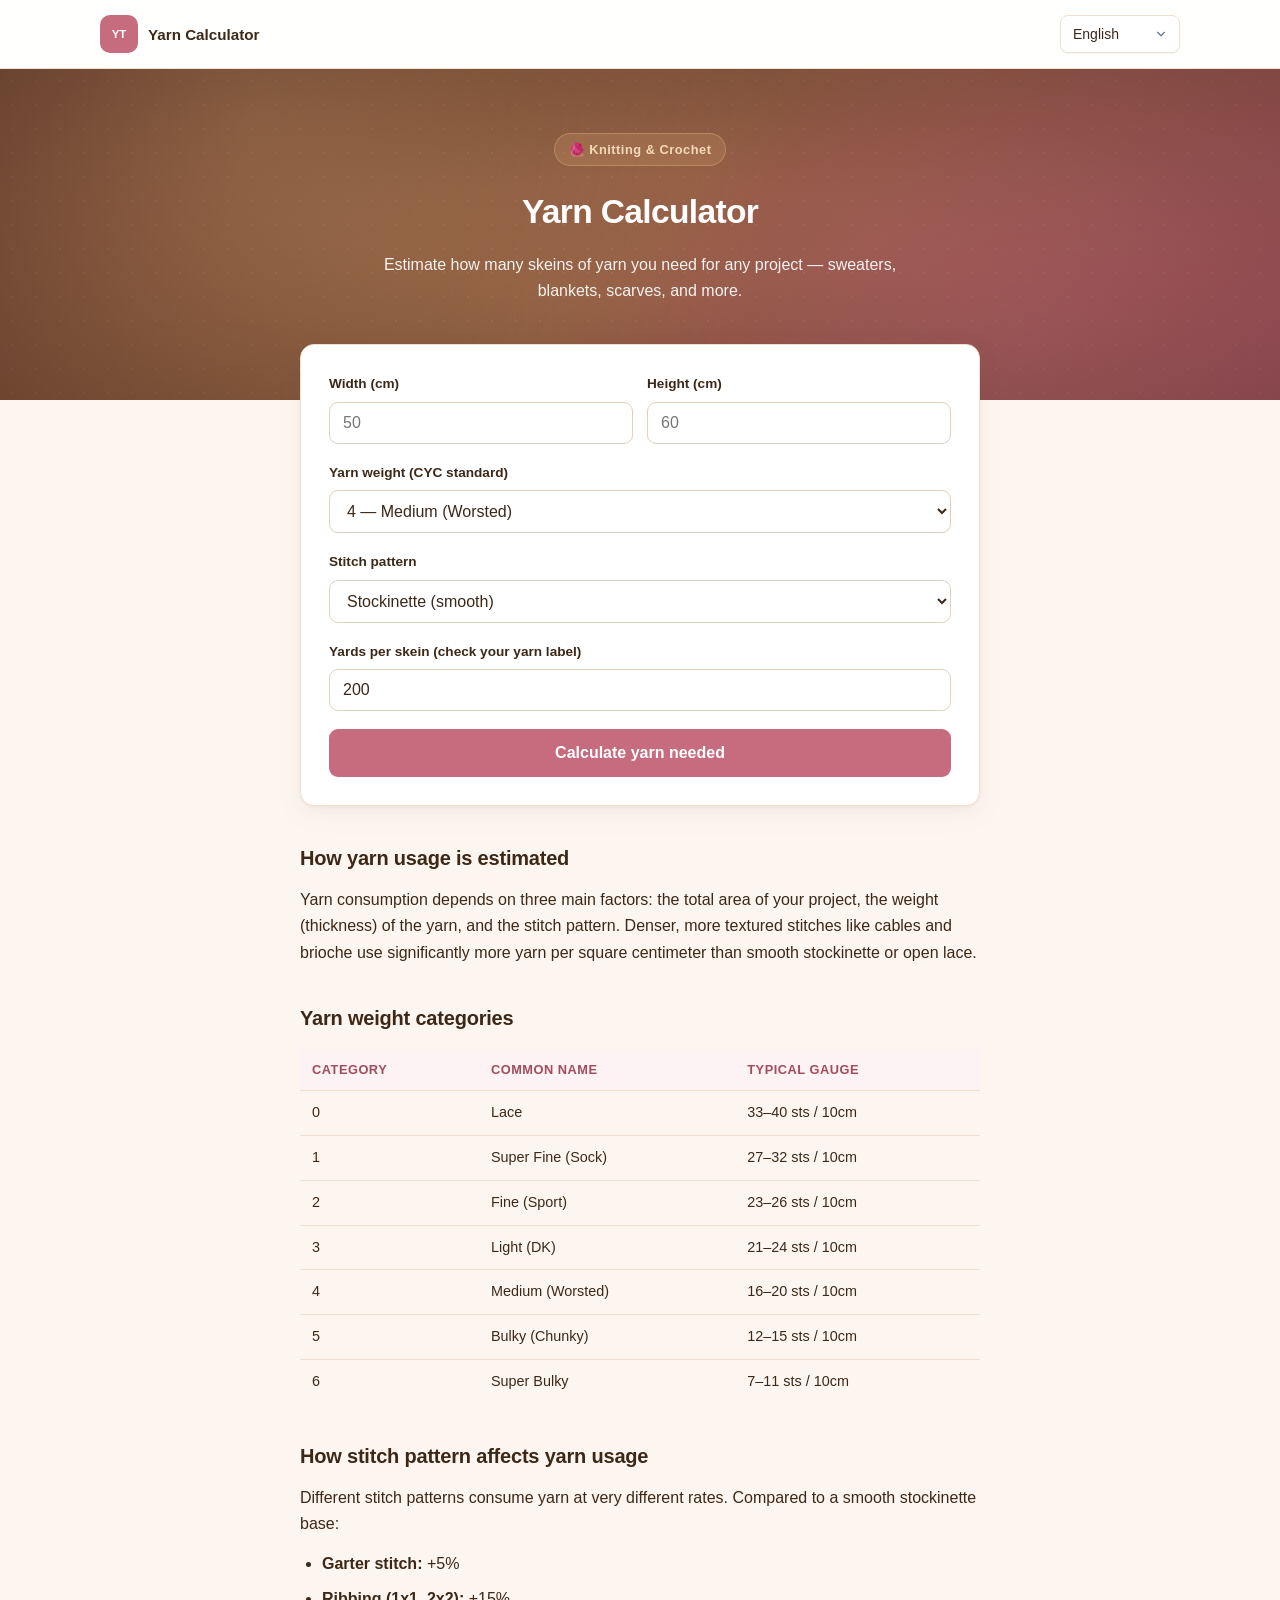
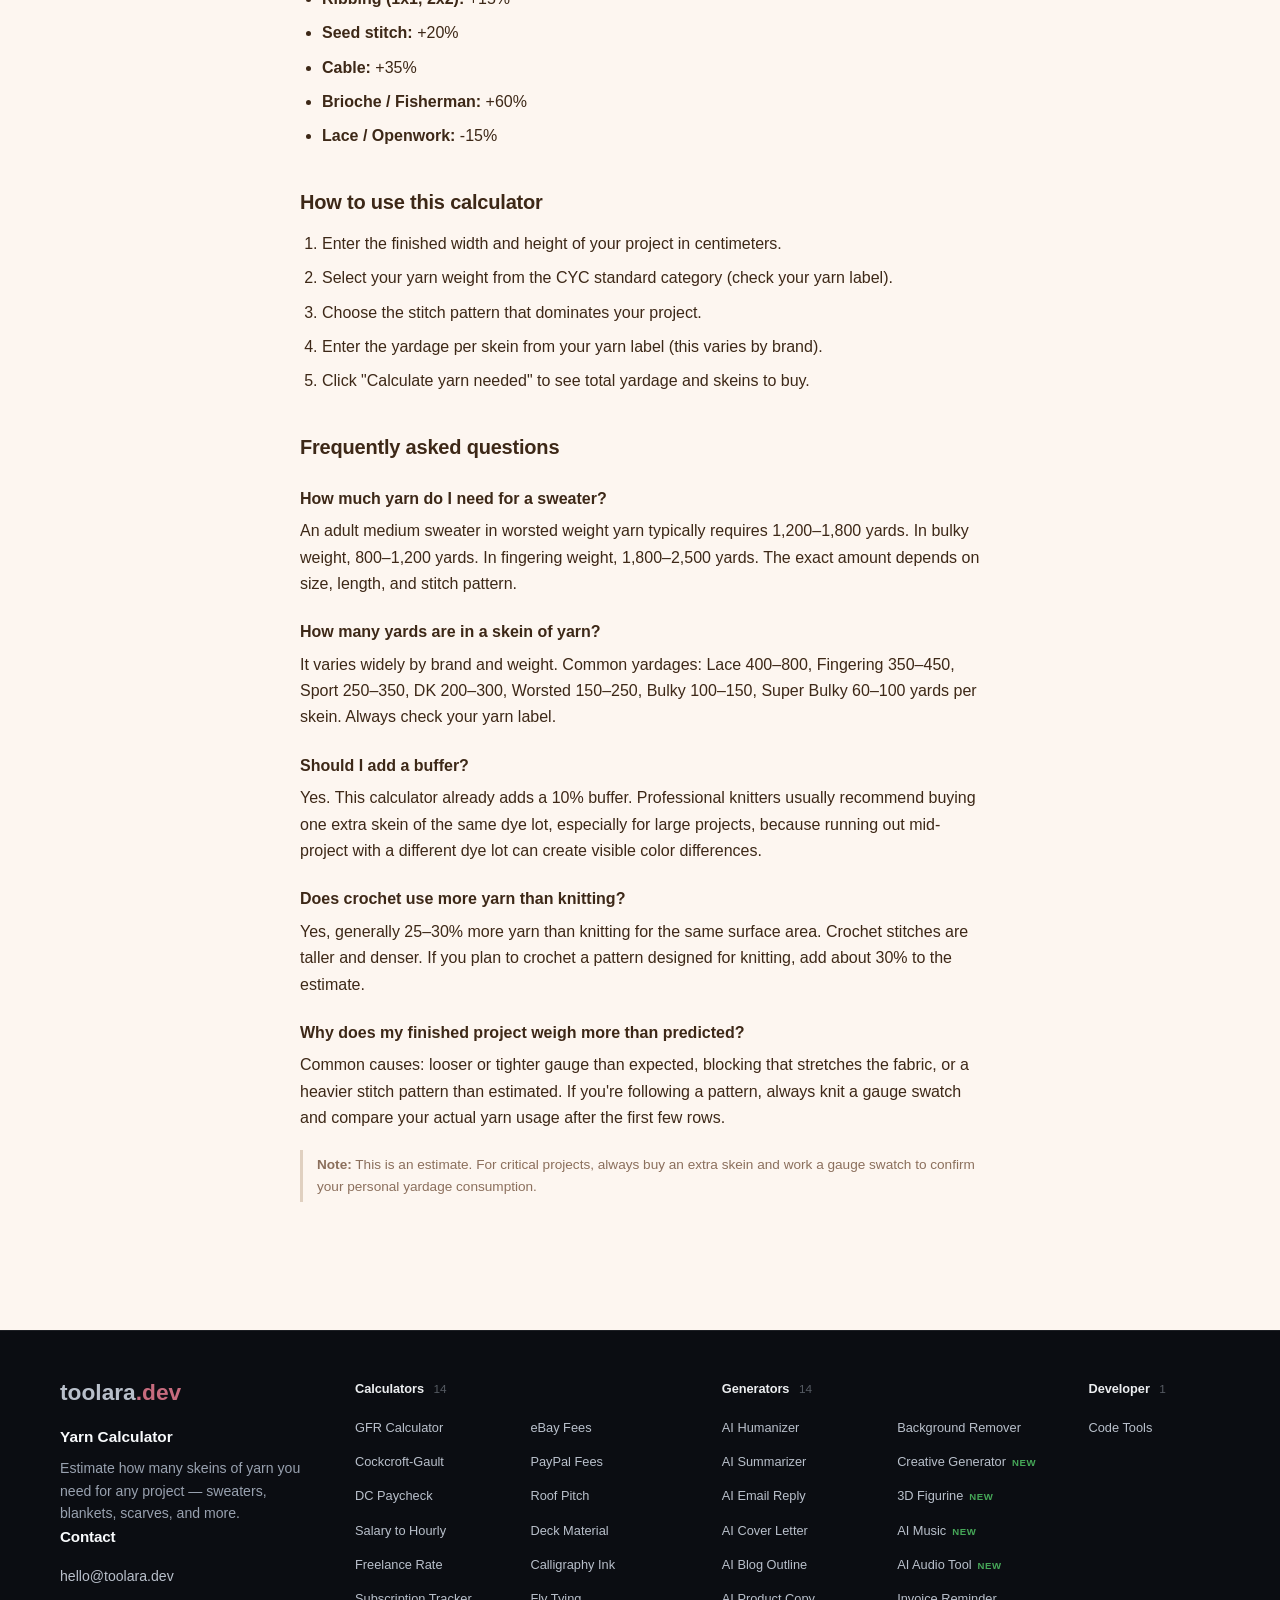
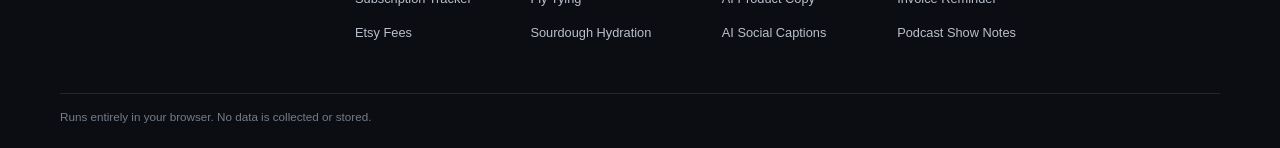
==== commit 7b7da84c: "Add Contact heading to footer brand column" ====
--- a/index.html
+++ b/index.html
@@ -228,7 +228,7 @@
 <a class="site-footer-wordmark" href="https://toolara.dev/" aria-label="toolara.dev">toolara<span class="tld">.dev</span></a>
 <p class="site-footer-site-name" data-i18n="title">Yarn Calculator</p>
 <p class="site-footer-description" data-i18n="subtitle">Estimate how many skeins of yarn you need for any project — sweaters, blankets, scarves, and more.</p>
-<p class="site-footer-contact fa-contact"><a href="mailto:hello@toolara.dev">hello@toolara.dev</a></p></section><section class="site-footer-column"><h4 class="fa-h4">Calculators <span class="n">14</span></h4><ul class="fa-list"><li><a href="https://gfr.toolara.dev/">GFR Calculator</a></li><li><a href="https://crcl.toolara.dev/">Cockcroft-Gault</a></li><li><a href="https://dc-pay.toolara.dev/">DC Paycheck</a></li><li><a href="https://salary.toolara.dev/">Salary to Hourly</a></li><li><a href="https://freelance.toolara.dev/">Freelance Rate</a></li><li><a href="https://subscriptions.toolara.dev/">Subscription Tracker</a></li><li><a href="https://etsy.toolara.dev/">Etsy Fees</a></li><li><a href="https://ebay.toolara.dev/">eBay Fees</a></li><li><a href="https://paypal.toolara.dev/">PayPal Fees</a></li><li><a href="https://roof.toolara.dev/">Roof Pitch</a></li><li><a href="https://deck.toolara.dev/">Deck Material</a></li><li><a href="https://calligraphy.toolara.dev/">Calligraphy Ink</a></li><li><a href="https://flytying.toolara.dev/">Fly Tying</a></li><li><a href="https://sourdough.toolara.dev/">Sourdough Hydration</a></li></ul></section><section class="site-footer-column"><h4 class="fa-h4">Generators <span class="n">14</span></h4><ul class="fa-list"><li><a href="https://humanize.toolara.dev/">AI Humanizer</a></li><li><a href="https://summarize.toolara.dev/">AI Summarizer</a></li><li><a href="https://emailreply.toolara.dev/">AI Email Reply</a></li><li><a href="https://coverletter.toolara.dev/">AI Cover Letter</a></li><li><a href="https://blogoutline.toolara.dev/">AI Blog Outline</a></li><li><a href="https://productcopy.toolara.dev/">AI Product Copy</a></li><li><a href="https://captions.toolara.dev/">AI Social Captions</a></li><li><a href="https://background.toolara.dev/">Background Remover</a></li><li><a href="https://creative.toolara.dev/">Creative Generator<span class="fa-new">NEW</span></a></li><li><a href="https://figurine.toolara.dev/">3D Figurine<span class="fa-new">NEW</span></a></li><li><a href="https://music.toolara.dev/">AI Music<span class="fa-new">NEW</span></a></li><li><a href="https://audio.toolara.dev/">AI Audio Tool<span class="fa-new">NEW</span></a></li><li><a href="https://invoices.toolara.dev/">Invoice Reminder</a></li><li><a href="https://podcast.toolara.dev/">Podcast Show Notes</a></li></ul></section><section class="site-footer-column"><h4 class="fa-h4">Developer <span class="n">1</span></h4><ul class="fa-list single"><li><a href="https://devtools.toolara.dev/">Code Tools</a></li></ul></section></div>
+<h2 class="site-footer-heading" style="margin-top:22px">Contact</h2><p class="site-footer-contact fa-contact"><a href="mailto:hello@toolara.dev">hello@toolara.dev</a></p></section><section class="site-footer-column"><h4 class="fa-h4">Calculators <span class="n">14</span></h4><ul class="fa-list"><li><a href="https://gfr.toolara.dev/">GFR Calculator</a></li><li><a href="https://crcl.toolara.dev/">Cockcroft-Gault</a></li><li><a href="https://dc-pay.toolara.dev/">DC Paycheck</a></li><li><a href="https://salary.toolara.dev/">Salary to Hourly</a></li><li><a href="https://freelance.toolara.dev/">Freelance Rate</a></li><li><a href="https://subscriptions.toolara.dev/">Subscription Tracker</a></li><li><a href="https://etsy.toolara.dev/">Etsy Fees</a></li><li><a href="https://ebay.toolara.dev/">eBay Fees</a></li><li><a href="https://paypal.toolara.dev/">PayPal Fees</a></li><li><a href="https://roof.toolara.dev/">Roof Pitch</a></li><li><a href="https://deck.toolara.dev/">Deck Material</a></li><li><a href="https://calligraphy.toolara.dev/">Calligraphy Ink</a></li><li><a href="https://flytying.toolara.dev/">Fly Tying</a></li><li><a href="https://sourdough.toolara.dev/">Sourdough Hydration</a></li></ul></section><section class="site-footer-column"><h4 class="fa-h4">Generators <span class="n">14</span></h4><ul class="fa-list"><li><a href="https://humanize.toolara.dev/">AI Humanizer</a></li><li><a href="https://summarize.toolara.dev/">AI Summarizer</a></li><li><a href="https://emailreply.toolara.dev/">AI Email Reply</a></li><li><a href="https://coverletter.toolara.dev/">AI Cover Letter</a></li><li><a href="https://blogoutline.toolara.dev/">AI Blog Outline</a></li><li><a href="https://productcopy.toolara.dev/">AI Product Copy</a></li><li><a href="https://captions.toolara.dev/">AI Social Captions</a></li><li><a href="https://background.toolara.dev/">Background Remover</a></li><li><a href="https://creative.toolara.dev/">Creative Generator<span class="fa-new">NEW</span></a></li><li><a href="https://figurine.toolara.dev/">3D Figurine<span class="fa-new">NEW</span></a></li><li><a href="https://music.toolara.dev/">AI Music<span class="fa-new">NEW</span></a></li><li><a href="https://audio.toolara.dev/">AI Audio Tool<span class="fa-new">NEW</span></a></li><li><a href="https://invoices.toolara.dev/">Invoice Reminder</a></li><li><a href="https://podcast.toolara.dev/">Podcast Show Notes</a></li></ul></section><section class="site-footer-column"><h4 class="fa-h4">Developer <span class="n">1</span></h4><ul class="fa-list single"><li><a href="https://devtools.toolara.dev/">Code Tools</a></li></ul></section></div>
 <div class="site-footer-bottom"><p class="site-footer-privacy" data-i18n="footer">Runs entirely in your browser. No data is collected or stored.</p></div>
 </div>
 </footer>
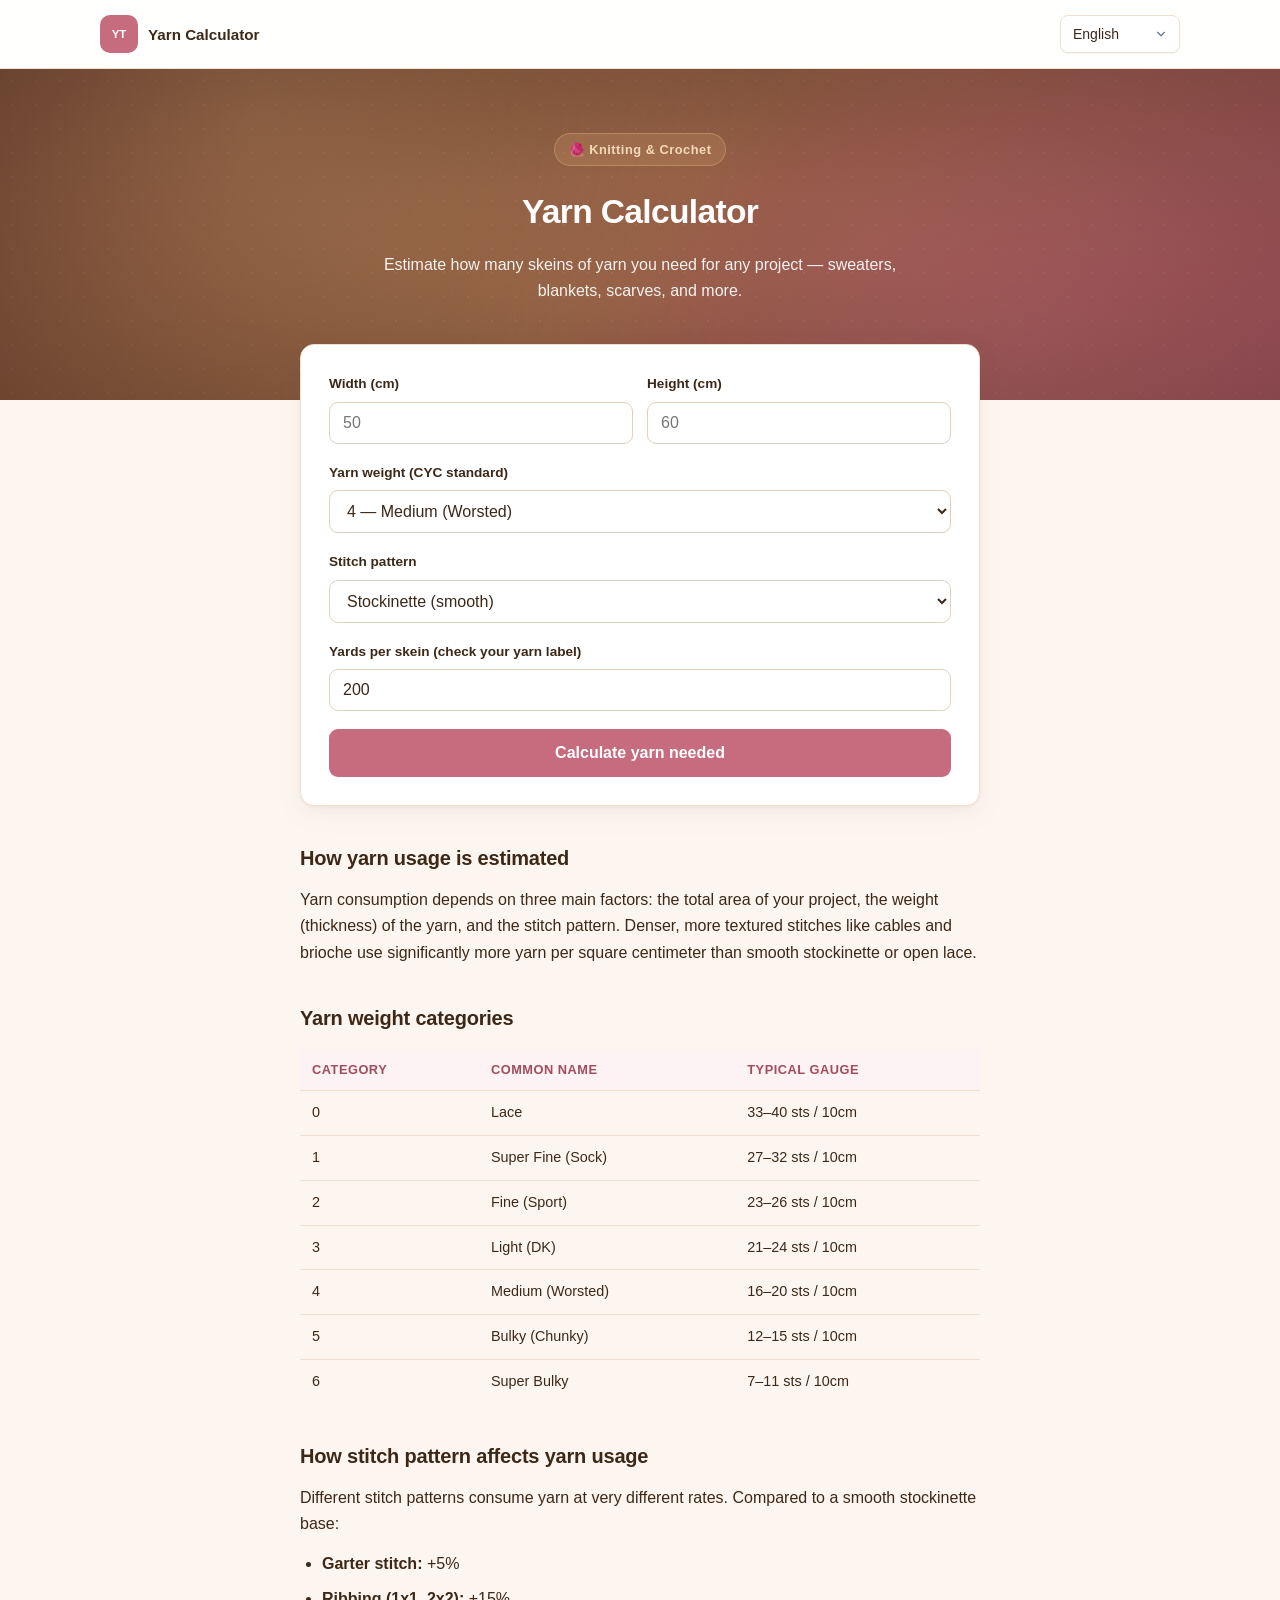
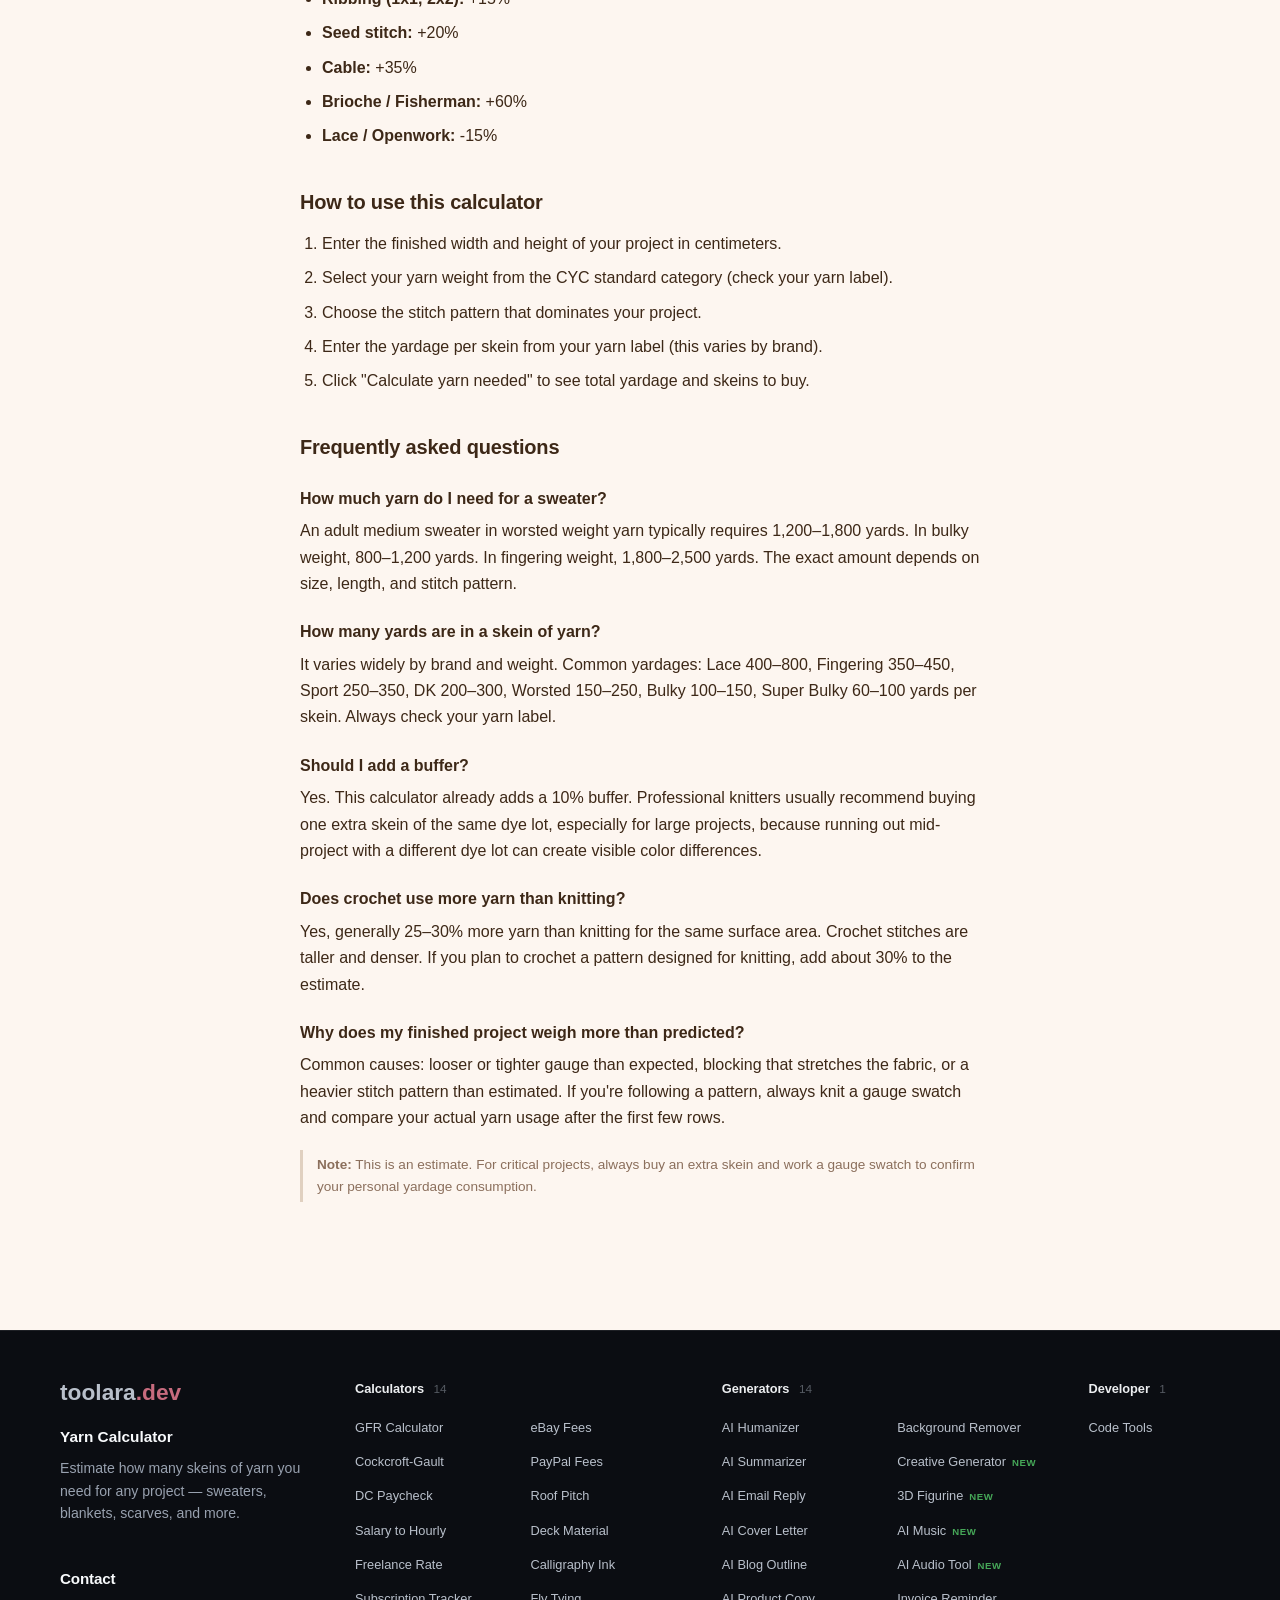
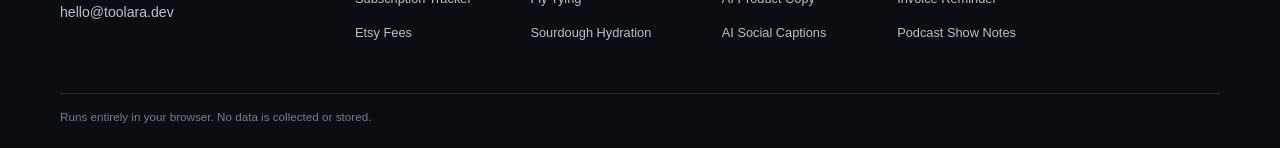
==== commit b1746895: "Increase gap above Contact heading in footer" ====
--- a/index.html
+++ b/index.html
@@ -70,7 +70,7 @@
 .site-footer ul.fa-list a{font-size:0.8rem;color:#83898f;text-decoration:none;transition:color 0.12s;white-space:nowrap}
 .site-footer ul.fa-list a:hover{color:#f0f2f4}
 .site-footer ul.fa-list a .fa-new{color:#46a758;font-size:0.6rem;font-weight:700;letter-spacing:0.06em;margin-left:6px}
-.site-footer .fa-contact{margin-top:18px}
+.site-footer .fa-contact{margin-top:18px}.site-footer .fa-contact-h{margin:42px 0 10px !important;color:#f8fafc;font-size:0.95rem;font-weight:650}
 @media(max-width:960px){.site-footer-grid{grid-template-columns:1fr 1fr !important;gap:32px !important}}
 @media(max-width:640px){.site-footer-grid{grid-template-columns:1fr !important;gap:26px !important}}
 </style></head>
@@ -228,7 +228,7 @@
 <a class="site-footer-wordmark" href="https://toolara.dev/" aria-label="toolara.dev">toolara<span class="tld">.dev</span></a>
 <p class="site-footer-site-name" data-i18n="title">Yarn Calculator</p>
 <p class="site-footer-description" data-i18n="subtitle">Estimate how many skeins of yarn you need for any project — sweaters, blankets, scarves, and more.</p>
-<h2 class="site-footer-heading" style="margin-top:22px">Contact</h2><p class="site-footer-contact fa-contact"><a href="mailto:hello@toolara.dev">hello@toolara.dev</a></p></section><section class="site-footer-column"><h4 class="fa-h4">Calculators <span class="n">14</span></h4><ul class="fa-list"><li><a href="https://gfr.toolara.dev/">GFR Calculator</a></li><li><a href="https://crcl.toolara.dev/">Cockcroft-Gault</a></li><li><a href="https://dc-pay.toolara.dev/">DC Paycheck</a></li><li><a href="https://salary.toolara.dev/">Salary to Hourly</a></li><li><a href="https://freelance.toolara.dev/">Freelance Rate</a></li><li><a href="https://subscriptions.toolara.dev/">Subscription Tracker</a></li><li><a href="https://etsy.toolara.dev/">Etsy Fees</a></li><li><a href="https://ebay.toolara.dev/">eBay Fees</a></li><li><a href="https://paypal.toolara.dev/">PayPal Fees</a></li><li><a href="https://roof.toolara.dev/">Roof Pitch</a></li><li><a href="https://deck.toolara.dev/">Deck Material</a></li><li><a href="https://calligraphy.toolara.dev/">Calligraphy Ink</a></li><li><a href="https://flytying.toolara.dev/">Fly Tying</a></li><li><a href="https://sourdough.toolara.dev/">Sourdough Hydration</a></li></ul></section><section class="site-footer-column"><h4 class="fa-h4">Generators <span class="n">14</span></h4><ul class="fa-list"><li><a href="https://humanize.toolara.dev/">AI Humanizer</a></li><li><a href="https://summarize.toolara.dev/">AI Summarizer</a></li><li><a href="https://emailreply.toolara.dev/">AI Email Reply</a></li><li><a href="https://coverletter.toolara.dev/">AI Cover Letter</a></li><li><a href="https://blogoutline.toolara.dev/">AI Blog Outline</a></li><li><a href="https://productcopy.toolara.dev/">AI Product Copy</a></li><li><a href="https://captions.toolara.dev/">AI Social Captions</a></li><li><a href="https://background.toolara.dev/">Background Remover</a></li><li><a href="https://creative.toolara.dev/">Creative Generator<span class="fa-new">NEW</span></a></li><li><a href="https://figurine.toolara.dev/">3D Figurine<span class="fa-new">NEW</span></a></li><li><a href="https://music.toolara.dev/">AI Music<span class="fa-new">NEW</span></a></li><li><a href="https://audio.toolara.dev/">AI Audio Tool<span class="fa-new">NEW</span></a></li><li><a href="https://invoices.toolara.dev/">Invoice Reminder</a></li><li><a href="https://podcast.toolara.dev/">Podcast Show Notes</a></li></ul></section><section class="site-footer-column"><h4 class="fa-h4">Developer <span class="n">1</span></h4><ul class="fa-list single"><li><a href="https://devtools.toolara.dev/">Code Tools</a></li></ul></section></div>
+<h2 class="fa-contact-h">Contact</h2><p class="site-footer-contact fa-contact"><a href="mailto:hello@toolara.dev">hello@toolara.dev</a></p></section><section class="site-footer-column"><h4 class="fa-h4">Calculators <span class="n">14</span></h4><ul class="fa-list"><li><a href="https://gfr.toolara.dev/">GFR Calculator</a></li><li><a href="https://crcl.toolara.dev/">Cockcroft-Gault</a></li><li><a href="https://dc-pay.toolara.dev/">DC Paycheck</a></li><li><a href="https://salary.toolara.dev/">Salary to Hourly</a></li><li><a href="https://freelance.toolara.dev/">Freelance Rate</a></li><li><a href="https://subscriptions.toolara.dev/">Subscription Tracker</a></li><li><a href="https://etsy.toolara.dev/">Etsy Fees</a></li><li><a href="https://ebay.toolara.dev/">eBay Fees</a></li><li><a href="https://paypal.toolara.dev/">PayPal Fees</a></li><li><a href="https://roof.toolara.dev/">Roof Pitch</a></li><li><a href="https://deck.toolara.dev/">Deck Material</a></li><li><a href="https://calligraphy.toolara.dev/">Calligraphy Ink</a></li><li><a href="https://flytying.toolara.dev/">Fly Tying</a></li><li><a href="https://sourdough.toolara.dev/">Sourdough Hydration</a></li></ul></section><section class="site-footer-column"><h4 class="fa-h4">Generators <span class="n">14</span></h4><ul class="fa-list"><li><a href="https://humanize.toolara.dev/">AI Humanizer</a></li><li><a href="https://summarize.toolara.dev/">AI Summarizer</a></li><li><a href="https://emailreply.toolara.dev/">AI Email Reply</a></li><li><a href="https://coverletter.toolara.dev/">AI Cover Letter</a></li><li><a href="https://blogoutline.toolara.dev/">AI Blog Outline</a></li><li><a href="https://productcopy.toolara.dev/">AI Product Copy</a></li><li><a href="https://captions.toolara.dev/">AI Social Captions</a></li><li><a href="https://background.toolara.dev/">Background Remover</a></li><li><a href="https://creative.toolara.dev/">Creative Generator<span class="fa-new">NEW</span></a></li><li><a href="https://figurine.toolara.dev/">3D Figurine<span class="fa-new">NEW</span></a></li><li><a href="https://music.toolara.dev/">AI Music<span class="fa-new">NEW</span></a></li><li><a href="https://audio.toolara.dev/">AI Audio Tool<span class="fa-new">NEW</span></a></li><li><a href="https://invoices.toolara.dev/">Invoice Reminder</a></li><li><a href="https://podcast.toolara.dev/">Podcast Show Notes</a></li></ul></section><section class="site-footer-column"><h4 class="fa-h4">Developer <span class="n">1</span></h4><ul class="fa-list single"><li><a href="https://devtools.toolara.dev/">Code Tools</a></li></ul></section></div>
 <div class="site-footer-bottom"><p class="site-footer-privacy" data-i18n="footer">Runs entirely in your browser. No data is collected or stored.</p></div>
 </div>
 </footer>
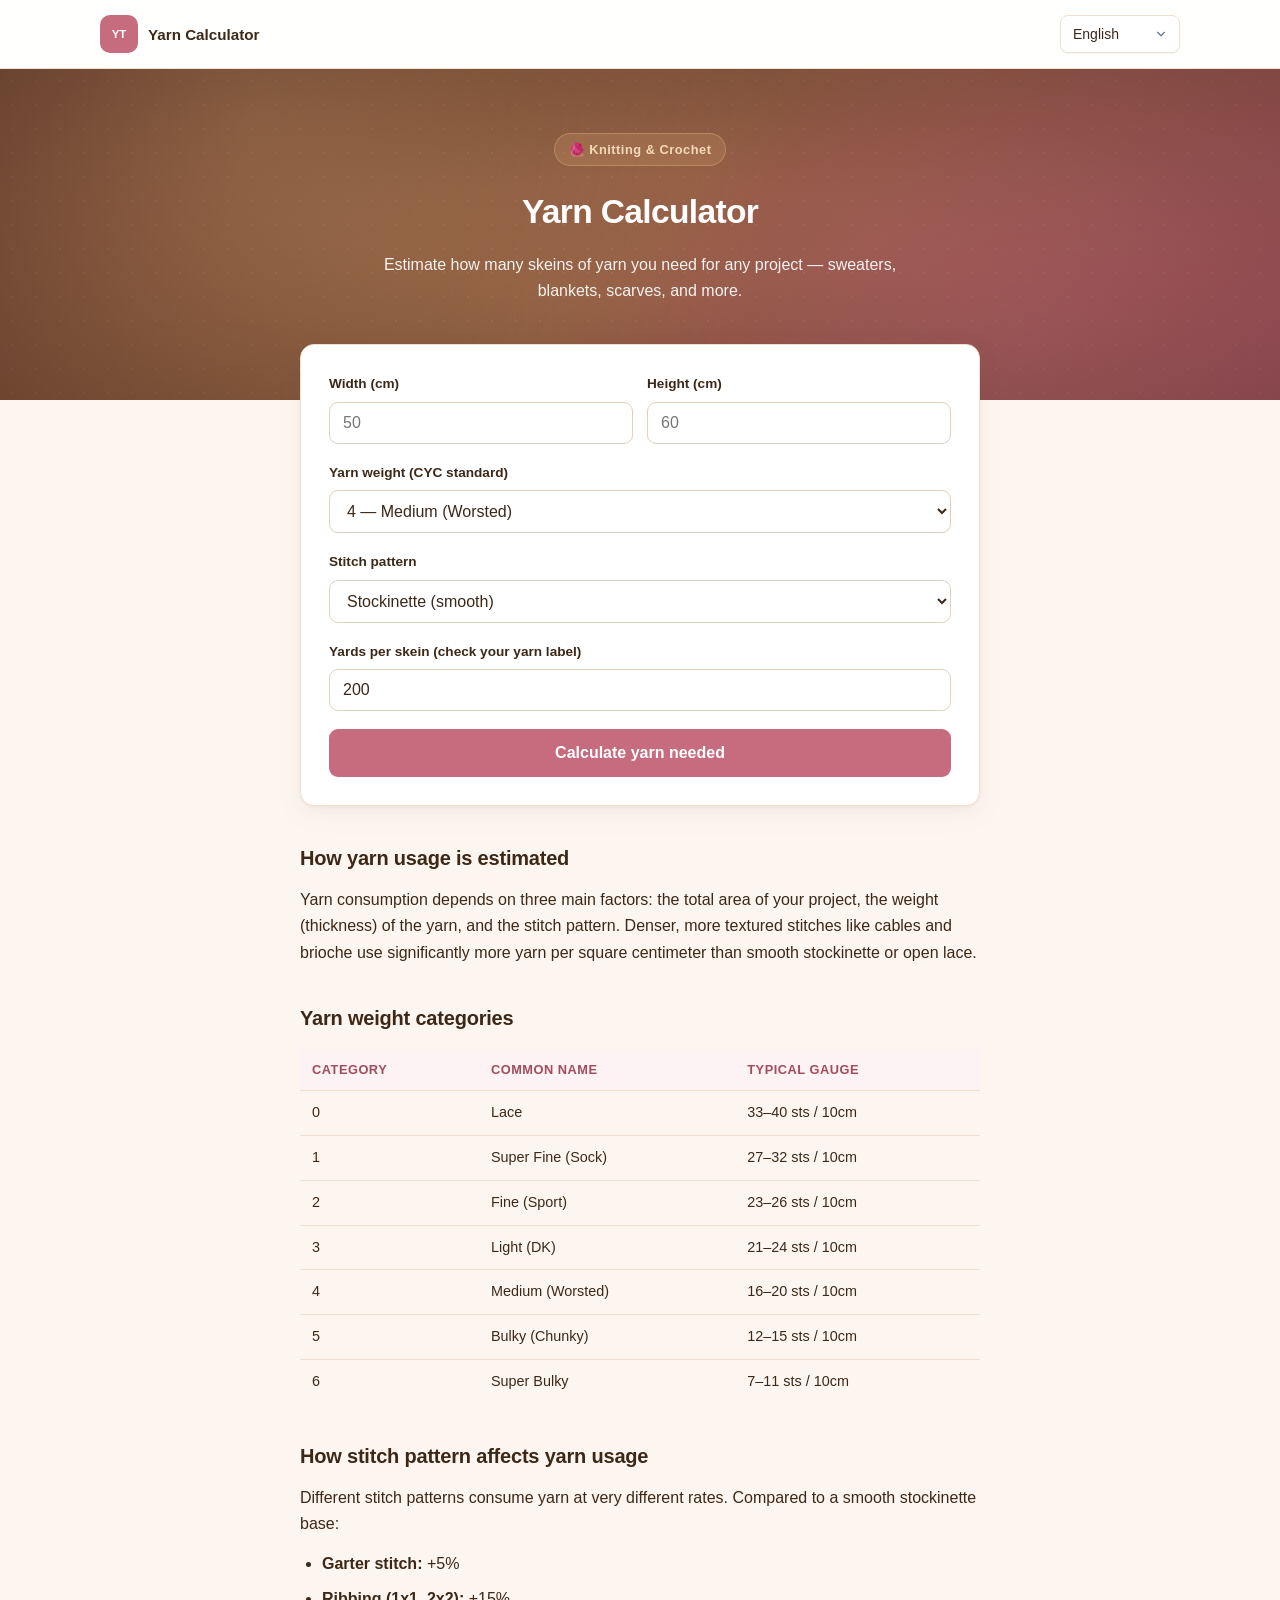
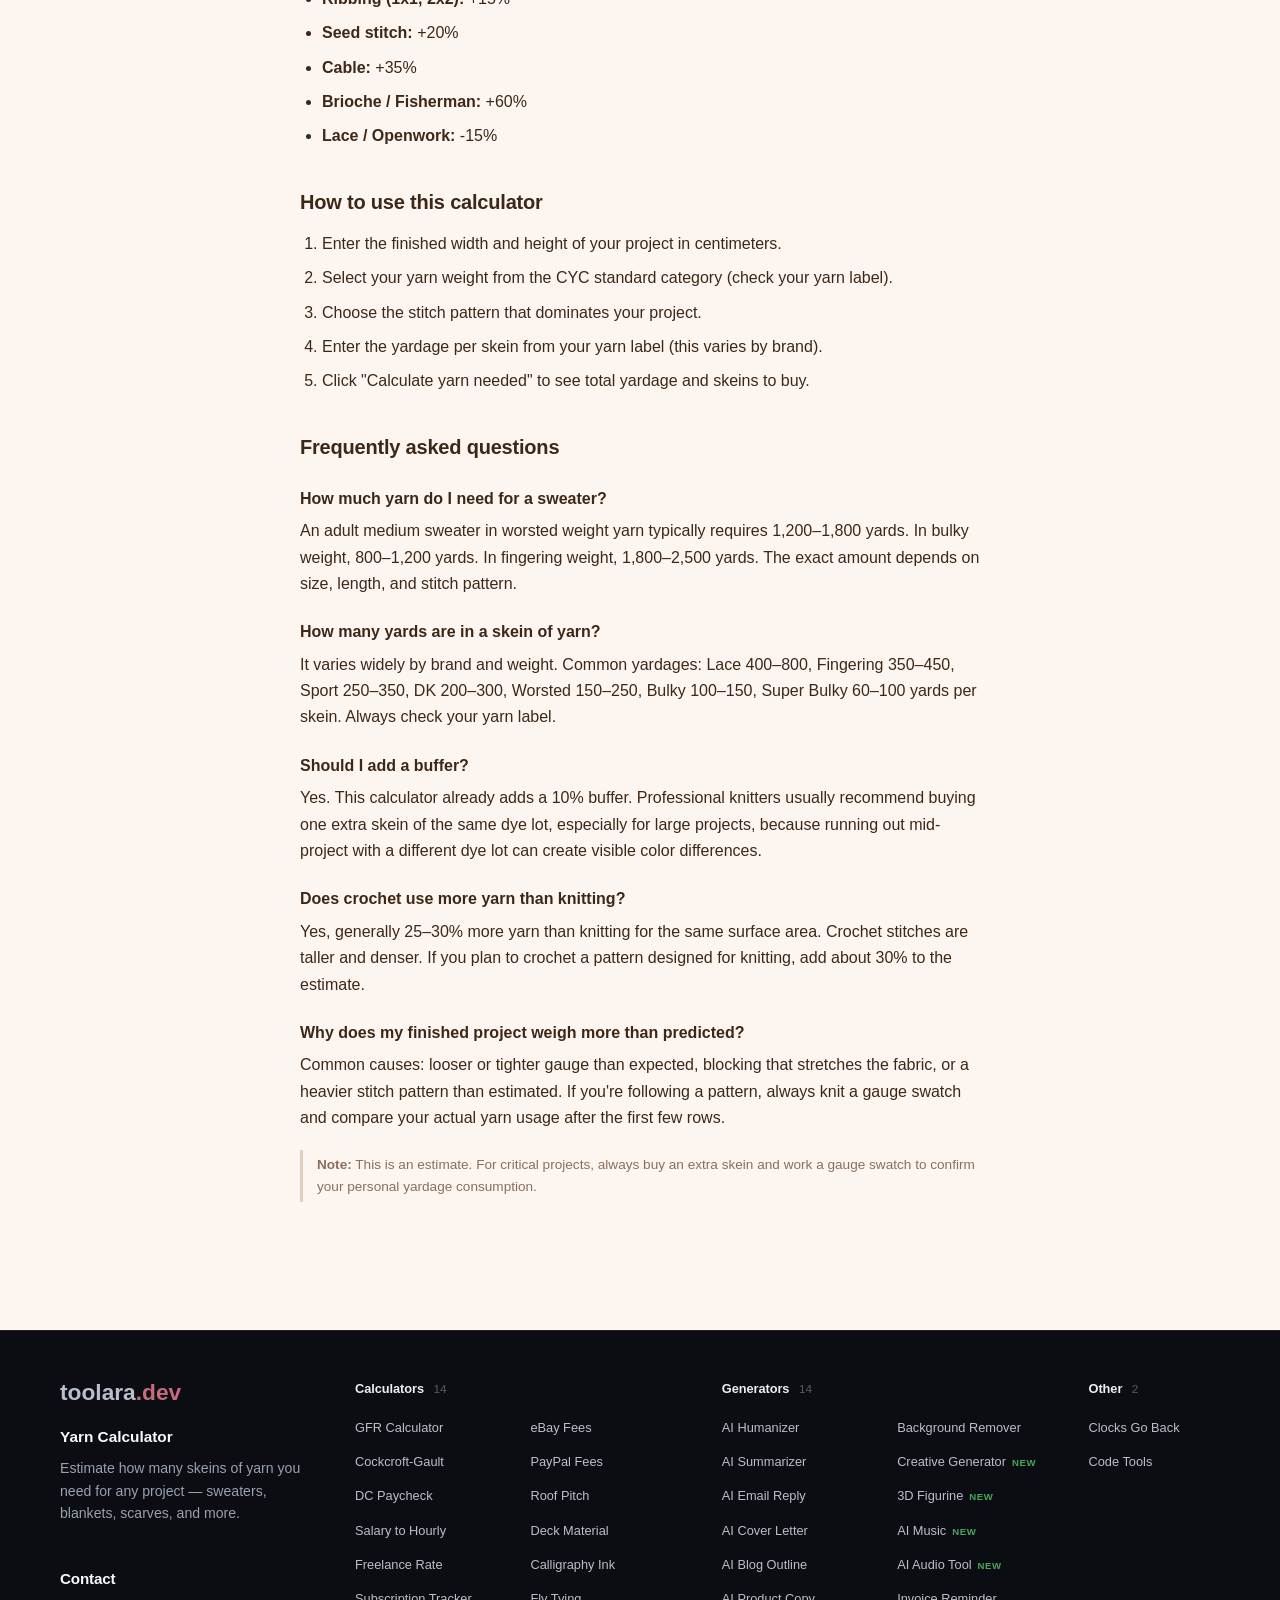
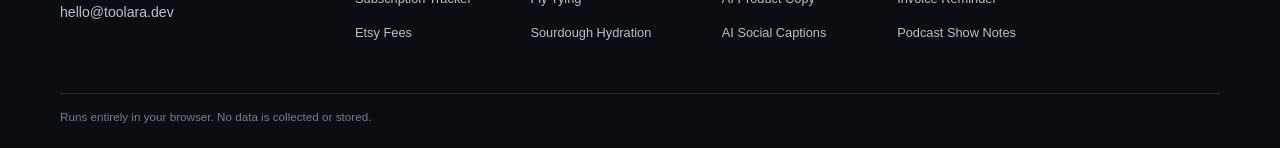
==== commit 6dc824f6: "Add Clocks Go Back to footer Other group" ====
--- a/index.html
+++ b/index.html
@@ -228,7 +228,7 @@
 <a class="site-footer-wordmark" href="https://toolara.dev/" aria-label="toolara.dev">toolara<span class="tld">.dev</span></a>
 <p class="site-footer-site-name" data-i18n="title">Yarn Calculator</p>
 <p class="site-footer-description" data-i18n="subtitle">Estimate how many skeins of yarn you need for any project — sweaters, blankets, scarves, and more.</p>
-<h2 class="fa-contact-h">Contact</h2><p class="site-footer-contact fa-contact"><a href="mailto:hello@toolara.dev">hello@toolara.dev</a></p></section><section class="site-footer-column"><h4 class="fa-h4">Calculators <span class="n">14</span></h4><ul class="fa-list"><li><a href="https://gfr.toolara.dev/">GFR Calculator</a></li><li><a href="https://crcl.toolara.dev/">Cockcroft-Gault</a></li><li><a href="https://dc-pay.toolara.dev/">DC Paycheck</a></li><li><a href="https://salary.toolara.dev/">Salary to Hourly</a></li><li><a href="https://freelance.toolara.dev/">Freelance Rate</a></li><li><a href="https://subscriptions.toolara.dev/">Subscription Tracker</a></li><li><a href="https://etsy.toolara.dev/">Etsy Fees</a></li><li><a href="https://ebay.toolara.dev/">eBay Fees</a></li><li><a href="https://paypal.toolara.dev/">PayPal Fees</a></li><li><a href="https://roof.toolara.dev/">Roof Pitch</a></li><li><a href="https://deck.toolara.dev/">Deck Material</a></li><li><a href="https://calligraphy.toolara.dev/">Calligraphy Ink</a></li><li><a href="https://flytying.toolara.dev/">Fly Tying</a></li><li><a href="https://sourdough.toolara.dev/">Sourdough Hydration</a></li></ul></section><section class="site-footer-column"><h4 class="fa-h4">Generators <span class="n">14</span></h4><ul class="fa-list"><li><a href="https://humanize.toolara.dev/">AI Humanizer</a></li><li><a href="https://summarize.toolara.dev/">AI Summarizer</a></li><li><a href="https://emailreply.toolara.dev/">AI Email Reply</a></li><li><a href="https://coverletter.toolara.dev/">AI Cover Letter</a></li><li><a href="https://blogoutline.toolara.dev/">AI Blog Outline</a></li><li><a href="https://productcopy.toolara.dev/">AI Product Copy</a></li><li><a href="https://captions.toolara.dev/">AI Social Captions</a></li><li><a href="https://background.toolara.dev/">Background Remover</a></li><li><a href="https://creative.toolara.dev/">Creative Generator<span class="fa-new">NEW</span></a></li><li><a href="https://figurine.toolara.dev/">3D Figurine<span class="fa-new">NEW</span></a></li><li><a href="https://music.toolara.dev/">AI Music<span class="fa-new">NEW</span></a></li><li><a href="https://audio.toolara.dev/">AI Audio Tool<span class="fa-new">NEW</span></a></li><li><a href="https://invoices.toolara.dev/">Invoice Reminder</a></li><li><a href="https://podcast.toolara.dev/">Podcast Show Notes</a></li></ul></section><section class="site-footer-column"><h4 class="fa-h4">Developer <span class="n">1</span></h4><ul class="fa-list single"><li><a href="https://devtools.toolara.dev/">Code Tools</a></li></ul></section></div>
+<h2 class="fa-contact-h">Contact</h2><p class="site-footer-contact fa-contact"><a href="mailto:hello@toolara.dev">hello@toolara.dev</a></p></section><section class="site-footer-column"><h4 class="fa-h4">Calculators <span class="n">14</span></h4><ul class="fa-list"><li><a href="https://gfr.toolara.dev/">GFR Calculator</a></li><li><a href="https://crcl.toolara.dev/">Cockcroft-Gault</a></li><li><a href="https://dc-pay.toolara.dev/">DC Paycheck</a></li><li><a href="https://salary.toolara.dev/">Salary to Hourly</a></li><li><a href="https://freelance.toolara.dev/">Freelance Rate</a></li><li><a href="https://subscriptions.toolara.dev/">Subscription Tracker</a></li><li><a href="https://etsy.toolara.dev/">Etsy Fees</a></li><li><a href="https://ebay.toolara.dev/">eBay Fees</a></li><li><a href="https://paypal.toolara.dev/">PayPal Fees</a></li><li><a href="https://roof.toolara.dev/">Roof Pitch</a></li><li><a href="https://deck.toolara.dev/">Deck Material</a></li><li><a href="https://calligraphy.toolara.dev/">Calligraphy Ink</a></li><li><a href="https://flytying.toolara.dev/">Fly Tying</a></li><li><a href="https://sourdough.toolara.dev/">Sourdough Hydration</a></li></ul></section><section class="site-footer-column"><h4 class="fa-h4">Generators <span class="n">14</span></h4><ul class="fa-list"><li><a href="https://humanize.toolara.dev/">AI Humanizer</a></li><li><a href="https://summarize.toolara.dev/">AI Summarizer</a></li><li><a href="https://emailreply.toolara.dev/">AI Email Reply</a></li><li><a href="https://coverletter.toolara.dev/">AI Cover Letter</a></li><li><a href="https://blogoutline.toolara.dev/">AI Blog Outline</a></li><li><a href="https://productcopy.toolara.dev/">AI Product Copy</a></li><li><a href="https://captions.toolara.dev/">AI Social Captions</a></li><li><a href="https://background.toolara.dev/">Background Remover</a></li><li><a href="https://creative.toolara.dev/">Creative Generator<span class="fa-new">NEW</span></a></li><li><a href="https://figurine.toolara.dev/">3D Figurine<span class="fa-new">NEW</span></a></li><li><a href="https://music.toolara.dev/">AI Music<span class="fa-new">NEW</span></a></li><li><a href="https://audio.toolara.dev/">AI Audio Tool<span class="fa-new">NEW</span></a></li><li><a href="https://invoices.toolara.dev/">Invoice Reminder</a></li><li><a href="https://podcast.toolara.dev/">Podcast Show Notes</a></li></ul></section><section class="site-footer-column"><h4 class="fa-h4">Other <span class="n">2</span></h4><ul class="fa-list single"><li><a href="https://clocksgoback.toolara.dev/">Clocks Go Back</a></li><li><a href="https://devtools.toolara.dev/">Code Tools</a></li></ul></section></div>
 <div class="site-footer-bottom"><p class="site-footer-privacy" data-i18n="footer">Runs entirely in your browser. No data is collected or stored.</p></div>
 </div>
 </footer>
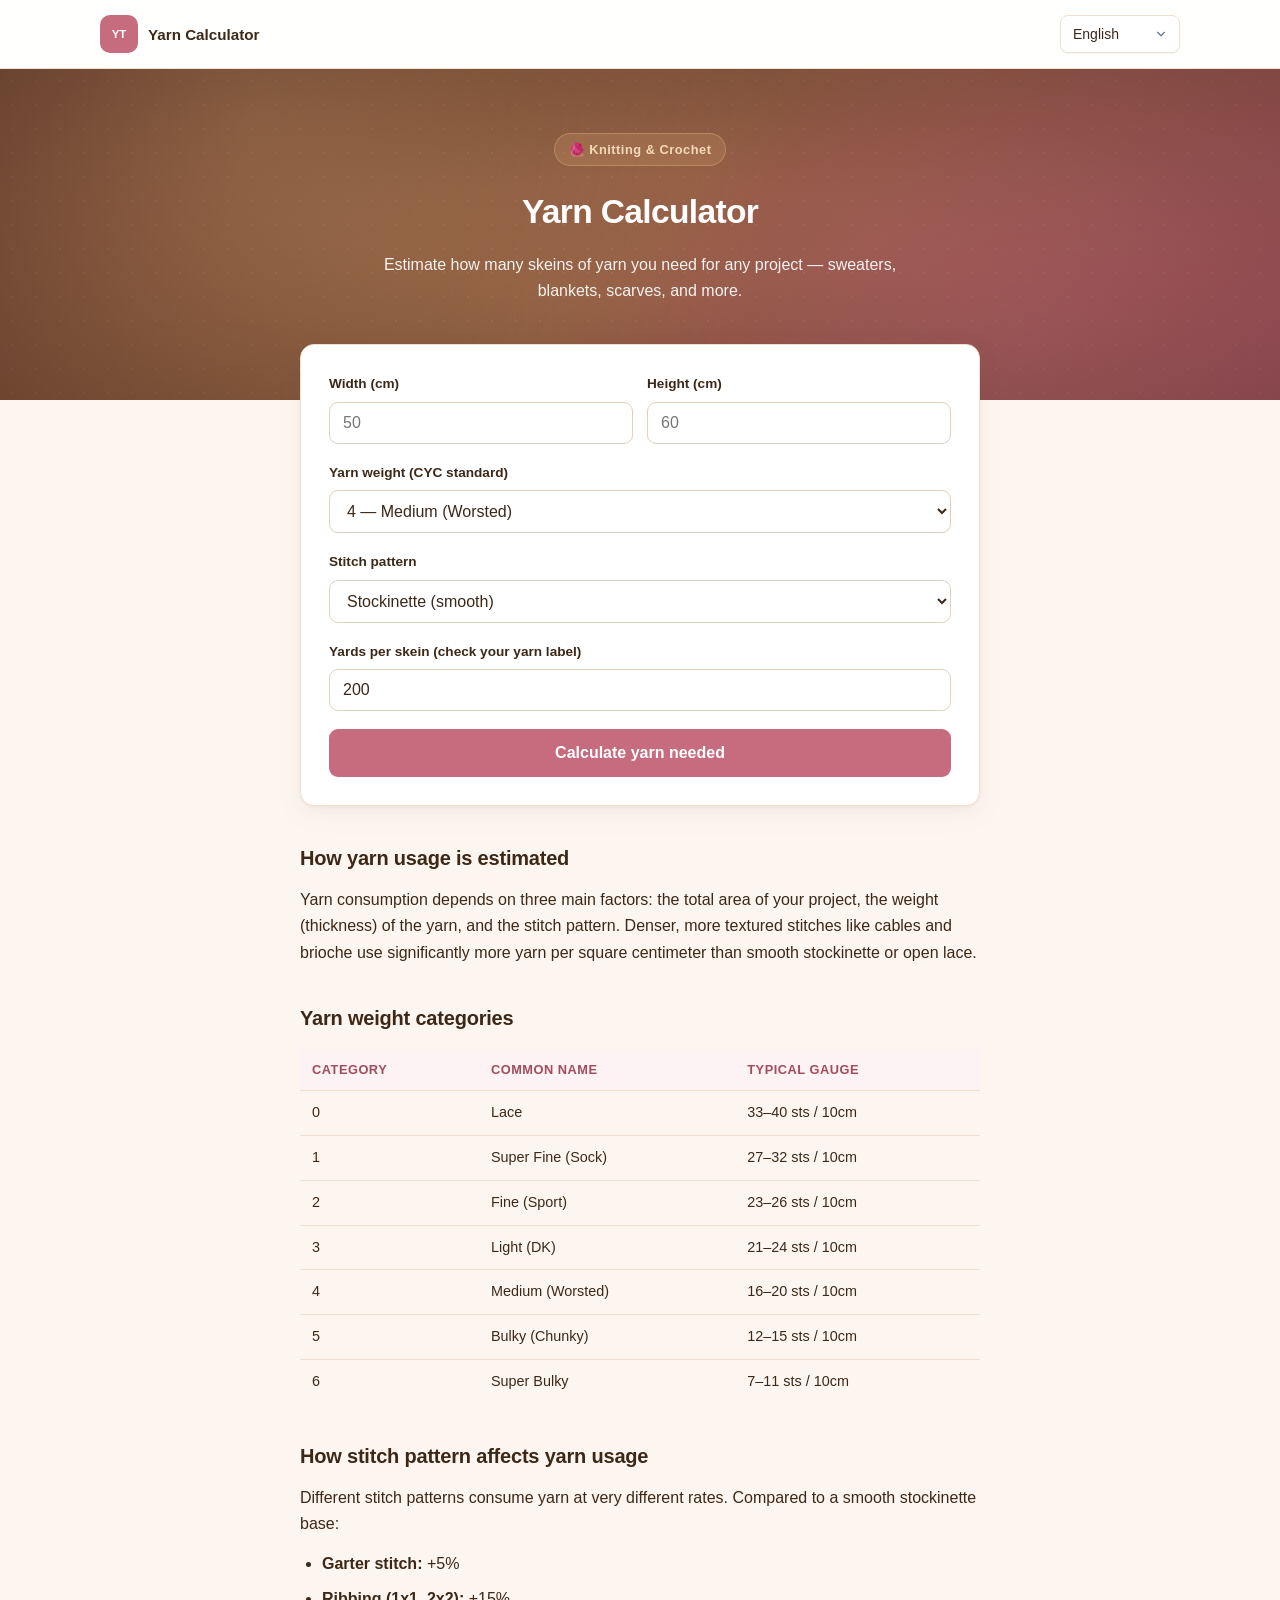
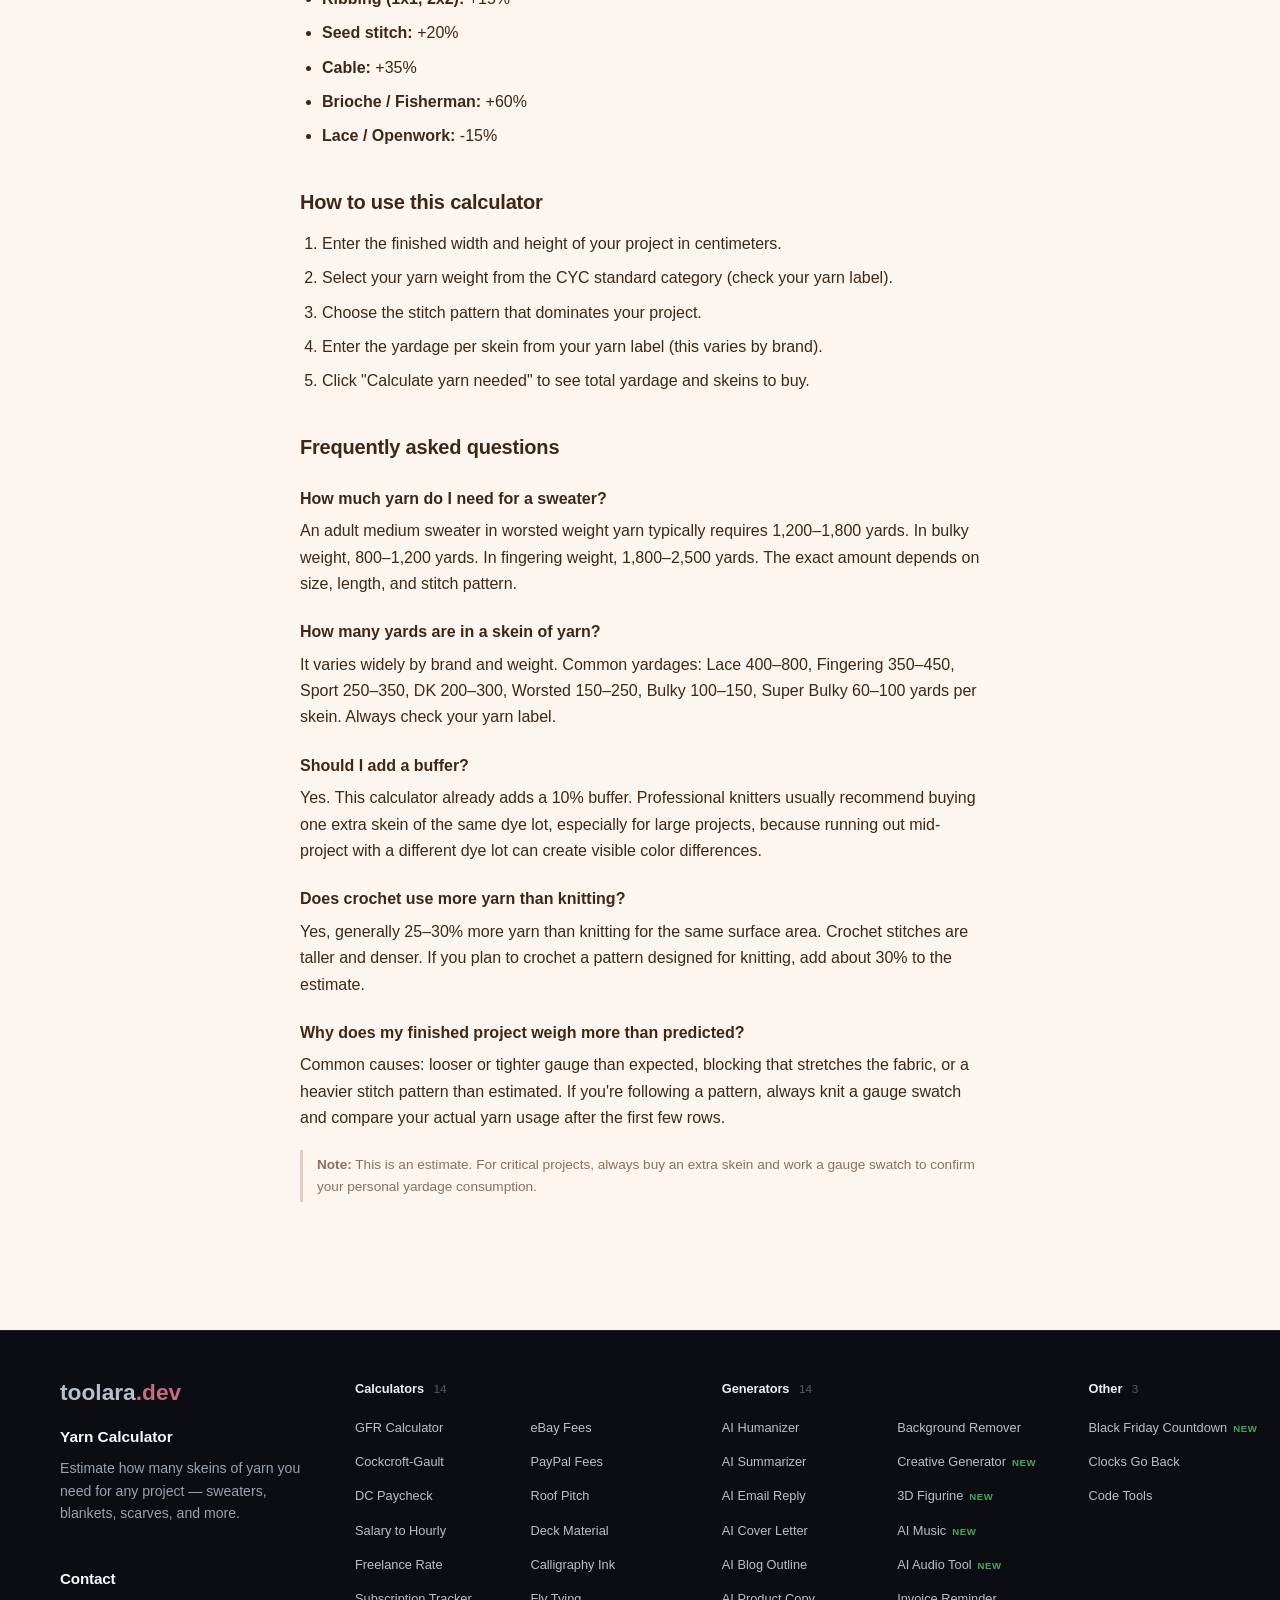
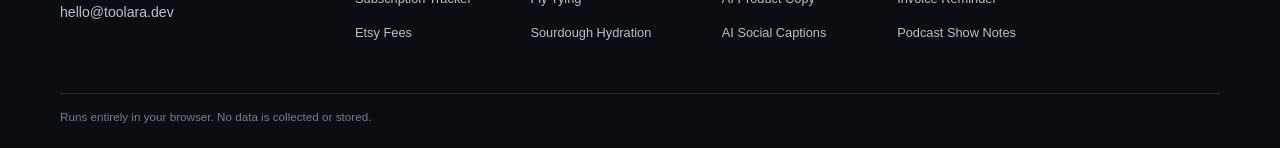
==== commit 78a70225: "Add Black Friday Countdown to footer" ====
--- a/index.html
+++ b/index.html
@@ -228,7 +228,7 @@
 <a class="site-footer-wordmark" href="https://toolara.dev/" aria-label="toolara.dev">toolara<span class="tld">.dev</span></a>
 <p class="site-footer-site-name" data-i18n="title">Yarn Calculator</p>
 <p class="site-footer-description" data-i18n="subtitle">Estimate how many skeins of yarn you need for any project — sweaters, blankets, scarves, and more.</p>
-<h2 class="fa-contact-h">Contact</h2><p class="site-footer-contact fa-contact"><a href="mailto:hello@toolara.dev">hello@toolara.dev</a></p></section><section class="site-footer-column"><h4 class="fa-h4">Calculators <span class="n">14</span></h4><ul class="fa-list"><li><a href="https://gfr.toolara.dev/">GFR Calculator</a></li><li><a href="https://crcl.toolara.dev/">Cockcroft-Gault</a></li><li><a href="https://dc-pay.toolara.dev/">DC Paycheck</a></li><li><a href="https://salary.toolara.dev/">Salary to Hourly</a></li><li><a href="https://freelance.toolara.dev/">Freelance Rate</a></li><li><a href="https://subscriptions.toolara.dev/">Subscription Tracker</a></li><li><a href="https://etsy.toolara.dev/">Etsy Fees</a></li><li><a href="https://ebay.toolara.dev/">eBay Fees</a></li><li><a href="https://paypal.toolara.dev/">PayPal Fees</a></li><li><a href="https://roof.toolara.dev/">Roof Pitch</a></li><li><a href="https://deck.toolara.dev/">Deck Material</a></li><li><a href="https://calligraphy.toolara.dev/">Calligraphy Ink</a></li><li><a href="https://flytying.toolara.dev/">Fly Tying</a></li><li><a href="https://sourdough.toolara.dev/">Sourdough Hydration</a></li></ul></section><section class="site-footer-column"><h4 class="fa-h4">Generators <span class="n">14</span></h4><ul class="fa-list"><li><a href="https://humanize.toolara.dev/">AI Humanizer</a></li><li><a href="https://summarize.toolara.dev/">AI Summarizer</a></li><li><a href="https://emailreply.toolara.dev/">AI Email Reply</a></li><li><a href="https://coverletter.toolara.dev/">AI Cover Letter</a></li><li><a href="https://blogoutline.toolara.dev/">AI Blog Outline</a></li><li><a href="https://productcopy.toolara.dev/">AI Product Copy</a></li><li><a href="https://captions.toolara.dev/">AI Social Captions</a></li><li><a href="https://background.toolara.dev/">Background Remover</a></li><li><a href="https://creative.toolara.dev/">Creative Generator<span class="fa-new">NEW</span></a></li><li><a href="https://figurine.toolara.dev/">3D Figurine<span class="fa-new">NEW</span></a></li><li><a href="https://music.toolara.dev/">AI Music<span class="fa-new">NEW</span></a></li><li><a href="https://audio.toolara.dev/">AI Audio Tool<span class="fa-new">NEW</span></a></li><li><a href="https://invoices.toolara.dev/">Invoice Reminder</a></li><li><a href="https://podcast.toolara.dev/">Podcast Show Notes</a></li></ul></section><section class="site-footer-column"><h4 class="fa-h4">Other <span class="n">2</span></h4><ul class="fa-list single"><li><a href="https://clocksgoback.toolara.dev/">Clocks Go Back</a></li><li><a href="https://devtools.toolara.dev/">Code Tools</a></li></ul></section></div>
+<h2 class="fa-contact-h">Contact</h2><p class="site-footer-contact fa-contact"><a href="mailto:hello@toolara.dev">hello@toolara.dev</a></p></section><section class="site-footer-column"><h4 class="fa-h4">Calculators <span class="n">14</span></h4><ul class="fa-list"><li><a href="https://gfr.toolara.dev/">GFR Calculator</a></li><li><a href="https://crcl.toolara.dev/">Cockcroft-Gault</a></li><li><a href="https://dc-pay.toolara.dev/">DC Paycheck</a></li><li><a href="https://salary.toolara.dev/">Salary to Hourly</a></li><li><a href="https://freelance.toolara.dev/">Freelance Rate</a></li><li><a href="https://subscriptions.toolara.dev/">Subscription Tracker</a></li><li><a href="https://etsy.toolara.dev/">Etsy Fees</a></li><li><a href="https://ebay.toolara.dev/">eBay Fees</a></li><li><a href="https://paypal.toolara.dev/">PayPal Fees</a></li><li><a href="https://roof.toolara.dev/">Roof Pitch</a></li><li><a href="https://deck.toolara.dev/">Deck Material</a></li><li><a href="https://calligraphy.toolara.dev/">Calligraphy Ink</a></li><li><a href="https://flytying.toolara.dev/">Fly Tying</a></li><li><a href="https://sourdough.toolara.dev/">Sourdough Hydration</a></li></ul></section><section class="site-footer-column"><h4 class="fa-h4">Generators <span class="n">14</span></h4><ul class="fa-list"><li><a href="https://humanize.toolara.dev/">AI Humanizer</a></li><li><a href="https://summarize.toolara.dev/">AI Summarizer</a></li><li><a href="https://emailreply.toolara.dev/">AI Email Reply</a></li><li><a href="https://coverletter.toolara.dev/">AI Cover Letter</a></li><li><a href="https://blogoutline.toolara.dev/">AI Blog Outline</a></li><li><a href="https://productcopy.toolara.dev/">AI Product Copy</a></li><li><a href="https://captions.toolara.dev/">AI Social Captions</a></li><li><a href="https://background.toolara.dev/">Background Remover</a></li><li><a href="https://creative.toolara.dev/">Creative Generator<span class="fa-new">NEW</span></a></li><li><a href="https://figurine.toolara.dev/">3D Figurine<span class="fa-new">NEW</span></a></li><li><a href="https://music.toolara.dev/">AI Music<span class="fa-new">NEW</span></a></li><li><a href="https://audio.toolara.dev/">AI Audio Tool<span class="fa-new">NEW</span></a></li><li><a href="https://invoices.toolara.dev/">Invoice Reminder</a></li><li><a href="https://podcast.toolara.dev/">Podcast Show Notes</a></li></ul></section><section class="site-footer-column"><h4 class="fa-h4">Other <span class="n">3</span></h4><ul class="fa-list single"><li><a href="https://blackfriday.toolara.dev/">Black Friday Countdown<span class="fa-new">NEW</span></a></li><li><a href="https://clocksgoback.toolara.dev/">Clocks Go Back</a></li><li><a href="https://devtools.toolara.dev/">Code Tools</a></li></ul></section></div>
 <div class="site-footer-bottom"><p class="site-footer-privacy" data-i18n="footer">Runs entirely in your browser. No data is collected or stored.</p></div>
 </div>
 </footer>
